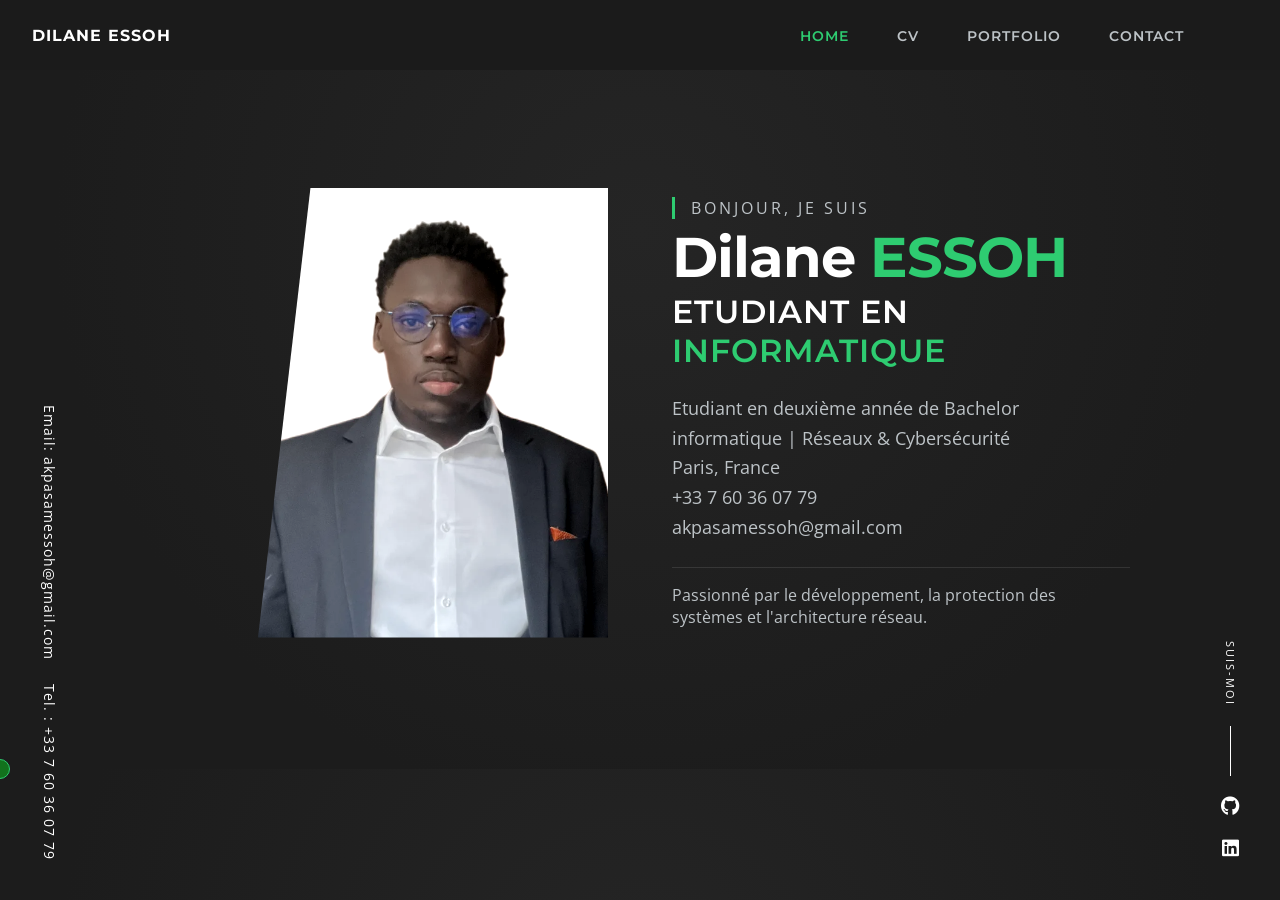
==== index.html @ 3aae7ad1 "Initial portfolio" ====
<!DOCTYPE html>
<html lang="fr">
<head>
    <meta charset="UTF-8">
    <meta name="viewport" content="width=device-width, initial-scale=1.0">
    <title>Dilane ESSOH - Portfolio</title>
    <link rel="preconnect" href="https://fonts.googleapis.com">
    <link rel="preconnect" href="https://fonts.gstatic.com" crossorigin>
    <link href="https://fonts.googleapis.com/css2?family=Montserrat:wght@600;700&family=Open+Sans:wght@400;600&family=Playfair+Display:ital@1&display=swap" rel="stylesheet">
    <link rel="stylesheet" href="https://cdnjs.cloudflare.com/ajax/libs/font-awesome/6.4.0/css/all.min.css">
    <link rel="stylesheet" href="./styles/style.css">
</head>
<body>

    <header>
        <a href="#maison" class="brand-name">Dilane <strong>ESSOH</strong></a>
        <nav>
            <ul>
                <li><a href="#maison" class="active">Home</a></li>
                <li><a href="#cv">CV</a></li>
                <li><a href="#portefeuille" data-link>Portfolio</a></li>
                <li><a href="#contact">Contact</a></li>
            </ul>
        </nav>
    </header>

    <div class="contact-fixe">
        <a href="mailto:akpasamessoh@gmail.com">Email: akpasamessoh@gmail.com</a>
        <a href="tel:+33 760360779">Tel. : +33 7 60 36 07 79</a>
    </div>

    <aside class="social-fixe">
        <div class="social-inner">
            <span class="vertical-label">Suis-moi</span>
            <div class="vertical-line"></div>
            <a href="https://github.com/idlane-max" target="_blank" rel="noopener noreferrer"><i class="fab fa-github"></i></a>
            <a href="https://linkedin.com/in/dilane-essoh" target="_blank" rel="noopener noreferrer"><i class="fab fa-linkedin"></i></a>
        </div>
    </aside>

    <main id="app-content" class="page-scroll">
        <div class="home-hero fade-in">
            <div class="hero-visual">
                <div class="image-cutout">
                    <img src="./assets/img-cv.png" alt="Dilane ESSOH">
                </div>
            </div>
            <div class="hero-content">
                <p class="greeting">Bonjour, je suis</p>
                <h1 class="hero-name">Dilane <span class="accent">ESSOH</span></h1>
                <h2 class="hero-title">Etudiant en <span class="accent"> Informatique</span></h2>
                <p class="hero-desc">Etudiant en deuxieme annee de Bachelor informatique | Reseaux & Cybersecurite <br> Paris, France <br> +33 7 60 36 07 79 <br> akpasamessoh@gmail.com</p>
                <div class="about-preview">
                    <p>Passionne par le developpement, la protection des systemes et l'architecture reseau.</p>
                </div>
            </div>
        </div>
    </main>

    <div class="cursor"></div>

    <script src="./scripts/router.js"></script>
    <script src="./scripts/script.js"></script>
    <script src="./scripts/portefeuille.js"></script>
</body>
</html>
---- styles/style.css ----
/* Variables CSS de la Charte Graphique */
:root {
    --primary-color: #2ECC71; /* Vert émeraude */
    --bg-color: #1C1C1C;      /* Gris anthracite */
    --text-color: #FFFFFF;    /* Blanc pur */
    --secondary-text: #BDC3C7; /* Gris clair */
    
    --font-title: 'Montserrat', sans-serif;
    --font-body: 'Open Sans', sans-serif;
    --font-quote: 'Playfair Display', serif;
}

* {
    margin: 0;
    padding: 0;
    box-sizing: border-box;
}

body {
    background: radial-gradient(circle at 50% 30%, #252525 0%, #1C1C1C 70%); /* Fond texturé Carbon Black */
    color: var(--text-color);
    font-family: var(--font-body);
    margin: 0;
    overflow-x: hidden;
}

/* --- Navigation (Haut) --- */
header {
    position: fixed;
    top: 0;
    left: 0;
    display: flex;
    justify-content: space-between;
    align-items: center;
    padding: 1.5rem 6rem 1.5rem 2rem;
    width: 100%;
    z-index: 1000;
    background-color: rgba(28, 28, 28, 0.95);
    backdrop-filter: blur(10px);
}

nav ul {
    list-style: none;
    display: flex;
    gap: 3rem;
}

nav a {
    text-decoration: none;
    color: var(--secondary-text);
    font-family: var(--font-title);
    font-weight: 600;
    font-size: 0.9rem;
    text-transform: uppercase;
    letter-spacing: 1px;
    transition: color 0.3s ease;
}

nav a:hover, nav a.active {
    color: var(--primary-color);
}

.brand-name {
    font-family: var(--font-title);
    font-weight: 700;
    font-size: 1.0rem;
    letter-spacing: 1px;
    color: var(--text-color);
    white-space: nowrap;
    text-transform: uppercase;
    text-decoration: none;
}

/* --- Contact Bas Gauche Fixe --- */
.contact-fixe {
    position: fixed;
    bottom: 40px;
    left: 40px;
    z-index: 1000;
    display: flex;
    gap: 1.5rem;
    writing-mode: vertical-rl;
    text-orientation: mixed;
}

.contact-fixe a {
    color: var(--text-color);
    font-size: 0.85rem;
    margin: 0;
    font-family: var(--font-body);
    letter-spacing: 1px;
    text-decoration: none;
    transition: color 0.3s ease;
}

.contact-fixe a:hover {
    color: var(--primary-color);
}

/* --- Réseaux Sociaux Droite Fixes --- */
.social-fixe {
    position: fixed;
    right: 40px;
    bottom: 40px;
    z-index: 1000;
}

.social-inner {
    display: flex;
    flex-direction: column;
    align-items: center;
    gap: 20px;
}

.vertical-label {
    writing-mode: vertical-rl;
    color: var(--text-color);
    text-transform: uppercase;
    font-size: 0.7rem;
    letter-spacing: 2px;
}

.vertical-line {
    width: 1px;
    height: 50px;
    background: var(--text-color);
}

.social-fixe i {
    color: var(--text-color);
    font-size: 1.2rem;
    transition: 0.3s;
}

.social-fixe i:hover {
    color: var(--primary-color);
}

h1 {
    font-family: var(--font-title);
    font-size: 2.5rem;
    margin-bottom: 1rem;
    line-height: 1.2;
}

.accent {
    color: var(--primary-color);
}

/* --- Animations --- */
@keyframes fadeEffect {
    from { opacity: 0; transform: translateY(10px); }
    to { opacity: 1; transform: translateY(0); }
}

.fade-in {
    animation: fadeEffect 1.5s ease-out;
}

/* --- Styles pour les différentes pages --- */
#app-content {
    padding: 120px 150px 2rem 150px;
    animation: fadeEffect 0.5s ease-out;
}

/* CV Page */
.cv-container {
    max-width: 1200px;
    margin: 0 auto;
}

.cv-container h1 {
    margin-bottom: 2rem;
}

/* Portfolio Page */


/* Responsive design */
@media (max-width: 768px) {
    /* Masquer les éléments fixes sur mobile pour libérer de l'espace */
    .contact-fixe,
    .social-fixe {
        display: none;
    }

    header {
        padding: 1rem;
        flex-direction: column;
        background-color: #1C1C1C;
    }

    nav ul {
        gap: 1rem;
        flex-wrap: wrap;
        justify-content: center;
        margin-top: 1rem;
    }

    nav a {
        font-size: 0.75rem;
    }

    .contact-content {
        grid-template-columns: 1fr;
        gap: 1.5rem;
    }

    .projects-grid {
        grid-template-columns: 1fr;
    }

    #app-content {
        padding: 160px 1rem 1rem 1rem;
    }
}

/* --- Styles spécifiques pour la nouvelle page CV --- */
.cv-header-grid {
    display: grid;
    grid-template-columns: 1fr 2fr;
    gap: 4rem;
    align-items: center; /* Centré verticalement comme la Hero section */
    margin-bottom: 4rem;
}

.photo-container-large {
    max-width: 200px;
    margin: 0 auto;
}

.photo-container-large img {
    width: 100%;
    height: auto;
    border-radius: 5px; /* Rayon plus petit selon l'inspiration */
    border: none; /* Plus épuré */
    box-shadow: 0 10px 30px rgba(0, 0, 0, 0.5);
    object-fit: cover;
}

.cv-presentation-section {
    display: flex;
    flex-direction: column;
    gap: 1rem;
}

.cv-title {
    font-family: var(--font-title);
    font-size: 2.5rem; /* Plus grand */
    font-weight: 700;
    text-transform: uppercase;
    letter-spacing: 0.05em;
    line-height: 1.2;
    margin-bottom: 0.5rem;
}

.cv-subtitle {
    font-family: var(--font-body);
    font-size: 1.2rem;
    color: var(--text-color);
    font-weight: 600;
    margin-bottom: 1.5rem;
}

.cv-bio {
    font-family: var(--font-body);
    font-style: normal;
    font-size: 1rem;
    color: var(--secondary-text);
    border-left: 2px solid var(--primary-color); /* Ligne d'accent verticale */
    padding-left: 2rem;
    margin: 1.5rem 0 2.5rem 0;
    line-height: 1.8;
}

.cv-details-grid {
    display: grid;
    grid-template-columns: 1fr;
    gap: 1.5rem;
}



.info-item {
    display: flex;
    align-items: center;
    gap: 1rem;
    color: var(--secondary-text);
    font-size: 0.95rem;
}

.download-btn {
    display: inline-block;
    background-color: var(--primary-color);
    color: var(--bg-color);
    padding: 1rem 2.5rem;
    font-family: var(--font-title);
    font-weight: 700;
    text-transform: uppercase;
    text-decoration: none;
    border-radius: 50px;
    transition: all 0.3s ease;
    letter-spacing: 1px;
}

.download-btn:hover {
    background-color: transparent;
    color: var(--primary-color);
    box-shadow: 0 0 20px rgba(46, 204, 113, 0.4);
    border: 2px solid var(--primary-color);
    transform: translateY(-3px);
    padding: calc(1rem - 2px) calc(2.5rem - 2px);
}

.download-section-left {
    text-align: left;
}

/* Responsive CV */
@media (max-width: 768px) {
    .cv-header-grid {
        grid-template-columns: 1fr;
        gap: 2rem;
        text-align: center;
    }

    .photo-container-large {
        max-width: 250px;
        margin: 0 auto;
    }

    .cv-bio {
        border-left: none;
        border-top: 3px solid var(--primary-color);
        padding-left: 0;
        padding-top: 1rem;
    }

    .cv-detail-block h3 {
        justify-content: center;
    }

    .info-grid {
        justify-items: center;
    }
    
    .col-6 {
        width: 100%; /* Pleine largeur sur mobile */
    }
}

/* --- Styles pour la nouvelle section Contact CV --- */
.cv-contact-specific {
    margin-top: 2rem;
    padding-top: 1.5rem;
    border-top: 1px solid rgba(46, 204, 113, 0.2);
}

.label-green {
    color: var(--primary-color);
    font-weight: 700;
    margin-right: 0.5rem;
}

.residence-line, .residence-line a:hover {
    font-size: 1.1rem;
    margin-bottom: 0.5rem;
    color: var(--text-color);
}

.contact-line {
    color: var(--secondary-text);
    font-size: 1rem;
    margin-bottom: 1.5rem;
}

.cv-contact-specific a {
    color: var(--text-color);
    text-decoration: none;
    transition: color 0.3s ease;
}

.cv-contact-specific a:hover {
    color: var(--primary-color);
}

 

.titre-section {
    font-family: var(--font-title);
    color: var(--primary-color);
    font-size: 2rem;
    margin-bottom: 2rem;
    text-transform: uppercase;
}

.row {
    display: flex;
    flex-wrap: wrap;
    margin: 0 -1rem; /* Compensation du padding des colonnes */
}

.col-6 {
    width: 50%;
    padding: 0 1rem;
    margin-bottom: 2rem;
}



.tags span {
    background-color: var(--primary-color);
    color: var(--bg-color);
    padding: 0.3rem 0.8rem;
    border-radius: 4px;
    font-size: 0.8rem;
    font-weight: 600;
}

/* --- Styles pour la section Langues --- */
.section-langues {
    margin-top: 4rem;
    padding-top: 2rem;
    border-top: 1px solid rgba(255, 255, 255, 0.1);
}

.langues-container {
    max-width: 800px;
    margin: 0 auto;
}

.langue-item {
    margin-bottom: 1.5rem;
}

.langue-info {
    display: flex;
    justify-content: space-between;
    margin-bottom: 0.5rem;
    color: var(--text-color);
    font-weight: 600;
}

.barre-progression {
    background-color: rgba(255, 255, 255, 0.1);
    height: 10px;
    border-radius: 5px;
    overflow: hidden;
}

.remplissage {
    background-color: var(--primary-color);
    height: 100%;
    border-radius: 5px;
    transition: width 1s ease-in-out;
}

/* --- Styles pour la section Compétences Programmation (Cercles) --- */
.section-prog {
    margin-top: 4rem;
    padding-top: 2rem;
    border-top: 1px solid rgba(255, 255, 255, 0.1);
}

.circles-container {
    display: flex;
    flex-wrap: wrap;
    justify-content: center;
    gap: 3rem;
    margin-top: 2rem;
}

.circle-item {
    display: flex;
    flex-direction: column;
    align-items: center;
    text-align: center;
}

.circle-wrap {
    position: relative;
    width: 120px;
    height: 120px;
}

.circle-wrap svg {
    transform: rotate(-90deg);
}

.circle-bg {
    fill: none;
    stroke: rgba(255, 255, 255, 0.1);
    stroke-width: 10;
}

.circle-progress {
    fill: none;
    stroke: var(--primary-color);
    stroke-width: 10;
    stroke-dasharray: 339;
    stroke-linecap: round;
    transition: stroke-dashoffset 1s ease-in-out;
}

.circle-number {
    position: absolute;
    top: 50%;
    left: 50%;
    transform: translate(-50%, -50%);
    font-family: var(--font-title);
    font-size: 1.2rem;
    font-weight: 700;
    color: var(--text-color);
}

.circle-label {
    margin-top: 1rem;
    font-family: var(--font-body);
    font-weight: 600;
    color: var(--secondary-text);
    line-height: 1.4;
}

/* --- Styles pour la section Connaissances --- */
.section-connaissances {
    margin-top: 4rem;
    padding-top: 2rem;
    border-top: 1px solid rgba(255, 255, 255, 0.1);
    padding-bottom: 4rem;
}

.liste-expertises {
    list-style: none;
    padding: 0;
}

.liste-expertises li {
    display: flex;
    align-items: center;
    margin-bottom: 1.5rem;
    background-color: rgba(255, 255, 255, 0.03);
    padding: 1rem;
    border-radius: 8px;
    border-left: 3px solid var(--primary-color);
    transition: transform 0.3s ease;
}

.liste-expertises li:hover {
    transform: translateX(10px);
    background-color: rgba(46, 204, 113, 0.1);
}

.liste-expertises i {
    color: var(--primary-color);
    font-size: 1.5rem;
    margin-right: 1rem;
    width: 30px;
    text-align: center;
}

.liste-expertises span {
    color: var(--text-color);
    font-size: 1rem;
    font-weight: 600;
}

/* --- Styles pour les sections Education et Expériences --- */
.section-education,
.section-experiences {
    margin-top: 4rem;
    padding-top: 2rem;
    border-top: 1px solid rgba(255, 255, 255, 0.1);
}

.cv-list {
    list-style: none;
    padding-left: 0;
    margin-top: 0.5rem;
}

.cv-list li {
    position: relative;
    padding-left: 1.5rem;
    margin-bottom: 0.5rem;
    color: var(--secondary-text);
    line-height: 1.6;
}

.cv-list li::before {
    content: '•';
    color: var(--primary-color);
    position: absolute;
    left: 0;
    font-weight: bold;
}

/* --- Styles pour les Cartes Expérience & Education --- */
.experience-grid {
    display: grid;
    grid-template-columns: 1fr;
    gap: 1.5rem;
}

.experience-card {
    background-color: rgba(255, 255, 255, 0.03);
    border: 1px solid rgba(46, 204, 113, 0.2);
    border-radius: 10px;
    padding: 1.5rem;
    transition: all 0.3s ease;
    position: relative;
    overflow: hidden;
}

.experience-card:hover {
    transform: translateY(-3px);
    box-shadow: 0 5px 15px rgba(46, 204, 113, 0.1);
    border-color: var(--primary-color);
}

.exp-header {
    display: flex;
    gap: 1.5rem;
    align-items: flex-start;
    margin-bottom: 1rem;
}

.exp-icon {
    background-color: rgba(46, 204, 113, 0.1);
    color: var(--primary-color);
    min-width: 50px;
    height: 50px;
    border-radius: 12px;
    display: flex;
    align-items: center;
    justify-content: center;
    font-size: 1.5rem;
}

.exp-info {
    flex: 1;
}

.exp-info h3 {
    font-family: var(--font-title);
    font-size: 1.2rem;
    color: var(--text-color);
    margin-bottom: 0.3rem;
}

.exp-role {
    display: block;
    color: var(--primary-color);
    font-weight: 600;
    font-size: 1rem;
    margin-bottom: 0.2rem;
}

.exp-date {
    display: block;
    color: var(--secondary-text);
    font-size: 0.9rem;
    font-style: italic;
}

/* --- Styles pour la section Intérêts --- */
.section-interets {
    margin-top: 4rem;
    padding-top: 2rem;
    border-top: 1px solid rgba(255, 255, 255, 0.1);
    padding-bottom: 4rem;
}
 
.interet-card {
    background-color: rgba(255, 255, 255, 0.03);
    border: 1px solid rgba(46, 204, 113, 0.2);
    border-radius: 10px;
    padding: 1.5rem;
    height: 100%;
    text-align: center;
    transition: transform 0.3s ease, box-shadow 0.3s ease;
}

.interet-card:hover {
    transform: translateY(-5px);
    box-shadow: 0 10px 20px rgba(46, 204, 113, 0.15);
    border-color: var(--primary-color);
}

.interet-icon {
    font-size: 2.5rem;
    color: var(--primary-color);
    margin-bottom: 1rem;
}

.interet-card h3 {
    font-family: var(--font-title);
    font-size: 1.2rem;
    color: var(--text-color);
    margin-bottom: 0.5rem;
}

.interet-card p {
    color: var(--secondary-text);
    font-size: 0.95rem;
    line-height: 1.6;
}

/* --- Animations Page CV --- */
@keyframes slideInUp {
    from {
        opacity: 0;
        transform: translateY(30px);
    }
    to {
        opacity: 1;
        transform: translateY(0);
    }
}

.cv-header-grid,
.section-education,
.section-experiences,
.section-langues,
.section-prog,
.section-connaissances,
.section-interets {
    opacity: 0; /* Caché au départ */
    animation: slideInUp 0.8s ease-out forwards;
}

/* Délais en cascade pour un effet fluide */
.cv-header-grid { animation-delay: 0.1s; }
.section-education { animation-delay: 0.3s; }
.section-experiences { animation-delay: 0.5s; }
.section-langues { animation-delay: 0.7s; }
.section-prog { animation-delay: 0.9s; }
.section-connaissances { animation-delay: 1.1s; }
.section-interets { animation-delay: 1.3s; }

/* --- Animations Portfolio (Cascade) --- */
.project-card {
    opacity: 0;
    animation: slideInUp 0.8s ease-out forwards;
}
.project-card:nth-child(1) { animation-delay: 0.1s; }
.project-card:nth-child(2) { animation-delay: 0.2s; }
.project-card:nth-child(3) { animation-delay: 0.3s; }
.project-card:nth-child(4) { animation-delay: 0.4s; }

/* --- Animations Contact (Cascade) --- */
.contact-info-box,
.contact-form-box {
    opacity: 0;
    animation: slideInUp 0.8s ease-out forwards;
}
.contact-info-box { animation-delay: 0.1s; }
.contact-form-box { animation-delay: 0.3s; }

/* --- Titre BLOG Massif --- */
.big-title {
    font-family: var(--font-title);
    font-weight: 900;
    /* augmenter la taille minimale pour éviter que le texte ne devienne trop petit */
    font-size: clamp(3rem, 10vw, 10rem);
    color: var(--primary-color);
    letter-spacing: 0.1em;
    margin: 0;
    line-height: 1;
    text-transform: uppercase;
    text-align: center;
}

/* --- Sous-titre "Prochainement" --- */
.status-label {
    font-family: var(--font-body);
    font-size: clamp(0.75rem, 2vw, 1.2rem);
    color: var(--secondary-text);
    text-align: center;
    margin-top: 0.5rem;
    letter-spacing: 0.3em;
    text-transform: capitalize;
}

/* --- Custom Cursor --- */
.cursor {
    width: 20px;
    height: 20px;
    border: 1px solid var(--primary-color);
    background-color: rgb(18, 114, 29);
    border-radius: 50%;
    position: fixed;
    pointer-events: none;
    z-index: 9999;
    transform: translate(-50%, -50%);
    transition: transform 0.1s ease;
}

@media (hover: none), (pointer: coarse) {
    .cursor {
        display: none;
    }
}

/* --- Nouveau Design Home Hero (Cyberpunk/Minimalist) --- */
.home-hero {
    display: flex;
    align-items: center;
    justify-content: center;
    gap: 4rem;
    min-height: 65vh;
    margin-bottom: 2rem;
}

.hero-visual {
    flex: 1;
    display: flex;
    justify-content: flex-end;
}

.image-cutout {
    position: relative;
    width: 350px;
    height: 450px;
    /* Découpe géométrique diagonale "Sharp" */
    clip-path: polygon(15% 0, 100% 0, 100% 100%, 0% 100%);
    overflow: hidden;
    box-shadow: -20px 20px 0px rgba(46, 204, 113, 0.05);
}

.image-cutout img {
    width: 100%;
    height: 100%;
    object-fit: cover;
    transform: scale(1.1);
    transition: transform 0.5s ease, filter 0.5s ease;
    filter: grayscale(30%) contrast(1.1); /* Look studio cinématique */
}

.image-cutout:hover img {
    transform: scale(1.0);
    filter: grayscale(0%) contrast(1.0);
}

.hero-content {
    flex: 1;
    text-align: left;
}

.greeting {
    font-family: var(--font-body);
    font-size: 1rem;
    color: var(--secondary-text);
    margin-bottom: 0.5rem;
    text-transform: uppercase;
    letter-spacing: 3px;
    border-left: 3px solid var(--primary-color);
    padding-left: 1rem;
}

.hero-name {
    font-size: 3.5rem;
    font-weight: 700;
    margin-bottom: 0.2rem;
    line-height: 1.1;
    letter-spacing: -1px;
    color: var(--text-color);
}

.hero-title {
    font-family: var(--font-title);
    font-size: 2rem;
    color: var(--text-color);
    margin-bottom: 1.5rem;
    font-weight: 600;
    text-transform: uppercase;
    letter-spacing: 1px;
}

.hero-desc {
    font-size: 1.1rem;
    color: var(--secondary-text);
    max-width: 550px;
    line-height: 1.7;
    margin-bottom: 1.5rem;
}

.about-preview p {
    color: var(--secondary-text);
    border-top: 1px solid rgba(255, 255, 255, 0.1);
    padding-top: 1rem;
    max-width: 500px;
}

/* Responsive pour le Hero */
@media (max-width: 992px) {
    .home-hero {
        flex-direction: column;
        text-align: center;
        gap: 2rem;
    }
    
    .hero-visual {
        justify-content: center;
    }
    
    .hero-content {
        text-align: center;
        display: flex;
        flex-direction: column;
        align-items: center;
    }
    
    .greeting {
        border-left: none;
        border-bottom: 3px solid var(--primary-color);
        padding-left: 0;
        padding-bottom: 0.5rem;
    }
    
    .image-cutout {
        width: 280px;
        height: 350px;
    }
    
    .hero-name {
        font-size: 1.5rem;
    }
}


    .portfolio-header { text-align: left; margin-bottom: 3rem; }
    .portfolio-header .section-title { font-family: var(--font-title); font-size: 2.5rem; color: var(--text-color); margin-bottom: 0.5rem; }
    .portfolio-header .accent { color: var(--primary-color); }
    .section-subtitle { color: var(--secondary-text); font-size: 1rem; max-width: 800px; line-height: 1.5; }

    .projects-grid { display: grid; grid-template-columns: repeat(auto-fill, minmax(320px, 1fr)); gap: 2rem; }

    .project-card { background-color: #222222; border: 1px solid #333333; border-radius: 12px; overflow: hidden; display: flex; flex-direction: column; transition: transform 0.3s ease, border-color 0.3s ease, box-shadow 0.3s ease; }
    .project-card:hover { transform: translateY(-5px); border-color: rgba(46, 204, 113, 0.5); box-shadow: 0 10px 20px rgba(0, 0, 0, 0.4); }

    .card-icon-wrapper { background-color: #1a1a1a; border-bottom: 1px solid #333333; padding: 3rem 0; display: flex; justify-content: center; align-items: center; transition: background-color 0.3s ease; }
    .card-icon-wrapper i { font-size: 4.5rem; color: var(--primary-color); transition: transform 0.3s ease; }
    .project-card:hover .card-icon-wrapper i { transform: scale(1.1); }

    .project-content { padding: 1.8rem; flex-grow: 1; display: flex; flex-direction: column; }
    .project-header h3 { font-family: var(--font-title); font-size: 1.25rem; color: var(--text-color); margin-bottom: 0.5rem; font-weight: 700; line-height: 1.3; }
    .tech-stack { color: var(--primary-color); font-size: 0.85rem; margin-bottom: 1.2rem; font-weight: 600; }
    .project-description { color: #a0a0a0; font-size: 0.95rem; line-height: 1.6; margin-bottom: 1.5rem; flex-grow: 1; }

    /* Conteneur des boutons */
    .project-links-container { display: flex; gap: 0.8rem; margin-top: auto; flex-wrap: wrap; }
    
    .btn-details { background: transparent; color: #d1d1d1; border: 1px solid var(--primary-color); padding: 0.5rem 1.2rem; border-radius: 50px; cursor: pointer; font-family: var(--font-body); font-weight: 600; font-size: 0.9rem; display: inline-flex; align-items: center; gap: 0.6rem; transition: all 0.3s ease; }
    .btn-details i { color: var(--primary-color); font-size: 1rem; }
    .btn-details:hover { background-color: rgba(46, 204, 113, 0.1); color: var(--text-color); box-shadow: 0 0 10px rgba(46, 204, 113, 0.2); }

    /* Bouton externe (Github/Site) */
    .btn-external { background: transparent; color: #a0a0a0; border: 1px solid #444; padding: 0.5rem 1.2rem; border-radius: 50px; text-decoration: none; font-family: var(--font-body); font-weight: 600; font-size: 0.9rem; display: inline-flex; align-items: center; gap: 0.6rem; transition: all 0.3s ease; }
    .btn-external:hover { background-color: #333; color: #fff; border-color: #666; }

    /* Modales */
    .modal-overlay { display: none; position: fixed; top: 0; left: 0; width: 100%; height: 100%; background: rgba(0, 0, 0, 0.85); backdrop-filter: blur(5px); z-index: 9999; justify-content: center; align-items: center; opacity: 0; transition: opacity 0.3s ease; }
    .modal-overlay.active { display: flex; opacity: 1; }
    .modal-content { background-color: var(--bg-color); border: 1px solid var(--primary-color); border-radius: 10px; width: 90%; max-width: 700px; max-height: 85vh; overflow-y: auto; padding: 2.5rem; position: relative; transform: translateY(20px); transition: transform 0.3s ease; box-shadow: 0 10px 40px rgba(46, 204, 113, 0.2); }
    .modal-overlay.active .modal-content { transform: translateY(0); }
    .close-btn { position: absolute; top: 1rem; right: 1.5rem; font-size: 2rem; color: var(--primary-color); cursor: pointer; transition: color 0.3s ease; }
    .close-btn:hover { color: #fff; }
    .modal-title { color: var(--primary-color); font-family: var(--font-title); font-size: 1.8rem; margin-bottom: 1.5rem; border-bottom: 1px solid rgba(46, 204, 113, 0.3); padding-bottom: 1rem; }
    .modal-body h4 { color: var(--text-color); font-family: var(--font-title); margin-top: 1.5rem; margin-bottom: 0.5rem; font-size: 1.1rem; }
    .cyber-subtitle { color: var(--primary-color) !important; text-transform: uppercase; letter-spacing: 1px; font-size: 1rem !important; }
    .modal-list { list-style: none; padding-left: 0; color: var(--secondary-text); line-height: 1.6; }
    .modal-list li { position: relative; padding-left: 1.5rem; margin-bottom: 0.8rem; }
    .modal-list li::before { content: '▹'; color: var(--primary-color); position: absolute; left: 0; font-weight: bold; }
    .modal-body p { color: var(--secondary-text); line-height: 1.6; margin-top: 1rem; font-style: italic; border-left: 3px solid var(--primary-color); padding-left: 1rem; }

    /* --- Mise en page Contact --- */
.contact-container {
    max-width: 1100px;
    margin: 0 auto;
}

.contact-grid {
    display: grid;
    grid-template-columns: 1fr 1.5fr; /* La colonne formulaire est un peu plus large */
    gap: 3rem;
    margin-top: 2rem;
}

/* --- Cartes d'information (Gauche) --- */
.contact-info-col {
    display: flex;
    flex-direction: column;
    gap: 1.5rem;
}

.contact-card {
    background-color: #222222;
    border: 1px solid #333333;
    border-radius: 12px;
    padding: 1.5rem;
    display: flex;
    align-items: center;
    gap: 1.5rem;
    transition: transform 0.3s ease, border-color 0.3s ease, box-shadow 0.3s ease;
}

.contact-card:hover {
    transform: translateX(10px);
    border-color: rgba(46, 204, 113, 0.5);
    box-shadow: 0 10px 20px rgba(0, 0, 0, 0.3);
}

.contact-icon {
    background-color: #1a1a1a;
    width: 60px;
    height: 60px;
    border-radius: 10px;
    display: flex;
    justify-content: center;
    align-items: center;
    font-size: 1.5rem;
    color: var(--primary-color);
    border: 1px solid #333333;
}

.contact-text h3 {
    font-family: var(--font-title);
    font-size: 1rem;
    color: var(--secondary-text);
    text-transform: uppercase;
    letter-spacing: 1px;
    margin-bottom: 0.3rem;
}

.contact-text a, .contact-text p {
    color: var(--text-color);
    font-size: 1.1rem;
    font-weight: 600;
    text-decoration: none;
    transition: color 0.3s ease;
}

.contact-text a:hover {
    color: var(--primary-color);
}

/* --- Formulaire (Droite) --- */
.form-wrapper {
    background-color: #222222;
    border: 1px solid #333333;
    border-radius: 12px;
    padding: 2.5rem;
}

.form-title {
    font-family: var(--font-title);
    color: var(--text-color);
    font-size: 1.5rem;
    margin-bottom: 2rem;
    border-bottom: 1px solid #333333;
    padding-bottom: 1rem;
}

.form-group {
    margin-bottom: 1.5rem;
}

.form-group label {
    display: block;
    color: var(--secondary-text);
    margin-bottom: 0.5rem;
    font-size: 0.9rem;
    font-weight: 600;
}

#cyber-contact-form input,
#cyber-contact-form textarea {
    width: 100%;
    background-color: #1a1a1a;
    border: 1px solid #333333;
    border-radius: 8px;
    padding: 1rem;
    color: var(--text-color);
    font-family: var(--font-body);
    font-size: 1rem;
    transition: all 0.3s ease;
}

#cyber-contact-form input:focus,
#cyber-contact-form textarea:focus {
    outline: none;
    border-color: var(--primary-color);
    box-shadow: 0 0 0 3px rgba(46, 204, 113, 0.1);
}

#cyber-contact-form input::placeholder,
#cyber-contact-form textarea::placeholder {
    color: #555555;
}

.btn-submit {
    background-color: var(--primary-color);
    color: #000;
    border: none;
    padding: 1rem 2rem;
    border-radius: 50px;
    font-family: var(--font-title);
    font-weight: 700;
    font-size: 1rem;
    cursor: pointer;
    display: flex;
    align-items: center;
    justify-content: center;
    gap: 0.8rem;
    width: 100%;
    transition: all 0.3s ease;
}

.btn-submit:hover {
    background-color: #27ae60;
    transform: translateY(-2px);
    box-shadow: 0 5px 15px rgba(46, 204, 113, 0.3);
}

.contact-status {
    min-height: 1.4rem;
    margin-top: 1rem;
    font-size: 0.95rem;
    line-height: 1.4;
}

.contact-status.success {
    color: var(--primary-color);
}

.contact-status.error {
    color: #ff6b6b;
}

/* Responsive */
@media (max-width: 900px) {
    .contact-grid {
        grid-template-columns: 1fr;
    }
    .contact-card:hover {
        transform: translateY(-5px); /* Sur mobile, l'animation vers le haut est plus naturelle */
    }
}
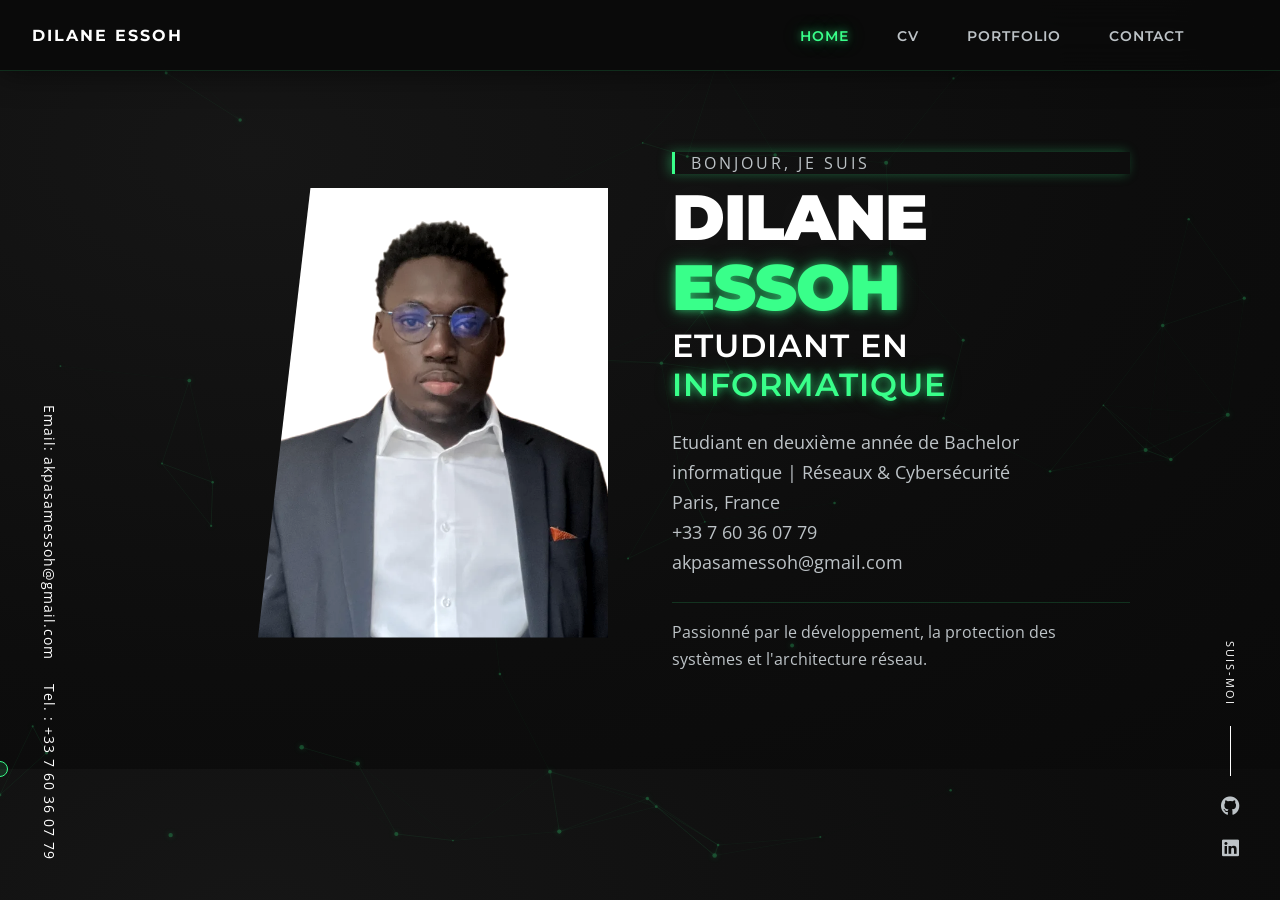
==== commit 0a850c0a: "feat(design): upgrade visuel neon fluorescent vert emeraude CSS - Systeme de glow fluorescent : - Va" ====
--- a/index.html
+++ b/index.html
@@ -48,8 +48,8 @@
             <div class="hero-content">
                 <p class="greeting">Bonjour, je suis</p>
                 <h1 class="hero-name">Dilane <span class="accent">ESSOH</span></h1>
-                <h2 class="hero-title">Etudiant en <span class="accent"> Informatique</span></h2>
-                <p class="hero-desc">Etudiant en deuxieme annee de Bachelor informatique | Reseaux & Cybersecurite <br> Paris, France <br> +33 7 60 36 07 79 <br> akpasamessoh@gmail.com</p>
+                <h2 class="hero-title">Bachelor <span class="accent">Cybersécurité</span> & Réseaux</h2>
+                <p class="hero-desc">Étudiant en 2ème année de Bachelor Informatique · Réseaux &amp; Cybersécurité<br>Paris, France · Recherche d'alternance Septembre 2026</p>
                 <div class="about-preview">
                     <p>Passionne par le developpement, la protection des systemes et l'architecture reseau.</p>
                 </div>
@@ -57,10 +57,86 @@
         </div>
     </main>
 
+    <!-- Canvas réseau neuronal animé -->
+    <canvas id="networkCanvas"></canvas>
+
+    <!-- Curseur personnalisé -->
     <div class="cursor"></div>
 
     <script src="./scripts/router.js"></script>
     <script src="./scripts/script.js"></script>
     <script src="./scripts/portefeuille.js"></script>
+
+    <!-- Canvas réseau : animation nœuds & connexions neon vert -->
+    <script>
+    (function () {
+        const canvas = document.getElementById('networkCanvas');
+        const ctx = canvas.getContext('2d');
+        const PRIMARY = '57, 255, 138';
+        let nodes = [];
+
+        function resize() {
+            canvas.width  = window.innerWidth;
+            canvas.height = window.innerHeight;
+        }
+        resize();
+        window.addEventListener('resize', resize);
+
+        function createNodes(n) {
+            nodes = [];
+            for (let i = 0; i < n; i++) {
+                nodes.push({
+                    x:  Math.random() * canvas.width,
+                    y:  Math.random() * canvas.height,
+                    vx: (Math.random() - 0.5) * 0.35,
+                    vy: (Math.random() - 0.5) * 0.35,
+                    r:  Math.random() * 1.5 + 0.8
+                });
+            }
+        }
+        createNodes(55);
+
+        function draw() {
+            ctx.clearRect(0, 0, canvas.width, canvas.height);
+
+            // Connexions
+            for (let i = 0; i < nodes.length; i++) {
+                for (let j = i + 1; j < nodes.length; j++) {
+                    const dx = nodes[i].x - nodes[j].x;
+                    const dy = nodes[i].y - nodes[j].y;
+                    const dist = Math.sqrt(dx * dx + dy * dy);
+                    if (dist < 160) {
+                        const alpha = (1 - dist / 160) * 0.45;
+                        ctx.beginPath();
+                        ctx.strokeStyle = `rgba(${PRIMARY}, ${alpha})`;
+                        ctx.lineWidth = 0.6;
+                        ctx.moveTo(nodes[i].x, nodes[i].y);
+                        ctx.lineTo(nodes[j].x, nodes[j].y);
+                        ctx.stroke();
+                    }
+                }
+            }
+
+            // Nœuds
+            nodes.forEach(n => {
+                ctx.beginPath();
+                ctx.arc(n.x, n.y, n.r, 0, Math.PI * 2);
+                ctx.fillStyle = `rgba(${PRIMARY}, 0.7)`;
+                ctx.shadowColor = `rgba(${PRIMARY}, 0.9)`;
+                ctx.shadowBlur = 6;
+                ctx.fill();
+                ctx.shadowBlur = 0;
+
+                n.x += n.vx;
+                n.y += n.vy;
+                if (n.x < 0 || n.x > canvas.width)  n.vx *= -1;
+                if (n.y < 0 || n.y > canvas.height) n.vy *= -1;
+            });
+
+            requestAnimationFrame(draw);
+        }
+        draw();
+    })();
+    </script>
 </body>
 </html>
--- a/styles/style.css
+++ b/styles/style.css
@@ -1,13 +1,24 @@
 /* Variables CSS de la Charte Graphique */
 :root {
-    --primary-color: #2ECC71; /* Vert émeraude */
-    --bg-color: #1C1C1C;      /* Gris anthracite */
-    --text-color: #FFFFFF;    /* Blanc pur */
-    --secondary-text: #BDC3C7; /* Gris clair */
-    
+    --primary-color: #2ECC71;           /* Vert émeraude */
+    --primary-bright: #39ff8a;          /* Vert neon hyper-fluorescent */
+    --primary-glow: rgba(46, 204, 113, 0.55);   /* Halo vert */
+    --primary-glow-soft: rgba(46, 204, 113, 0.15); /* Halo diffus */
+    --bg-color: #111111;                /* Noir profond */
+    --bg-alt: #0d0d0d;                  /* Fond sections alternées */
+    --text-color: #FFFFFF;
+    --secondary-text: #BDC3C7;
+
     --font-title: 'Montserrat', sans-serif;
     --font-body: 'Open Sans', sans-serif;
     --font-quote: 'Playfair Display', serif;
+
+    /* Glows réutilisables */
+    --glow-sm:  0 0 8px var(--primary-glow);
+    --glow-md:  0 0 15px var(--primary-glow), 0 0 30px rgba(46,204,113,0.25);
+    --glow-lg:  0 0 20px var(--primary-glow), 0 0 50px rgba(46,204,113,0.3), 0 0 80px rgba(46,204,113,0.1);
+    --text-glow-sm: 0 0 8px rgba(46,204,113,0.8), 0 0 20px rgba(46,204,113,0.4);
+    --text-glow-md: 0 0 10px rgba(46,204,113,1), 0 0 25px rgba(46,204,113,0.6), 0 0 50px rgba(46,204,113,0.3);
 }
 
 * {
@@ -17,7 +28,7 @@
 }
 
 body {
-    background: radial-gradient(circle at 50% 30%, #252525 0%, #1C1C1C 70%); /* Fond texturé Carbon Black */
+    background: radial-gradient(ellipse at 20% 20%, #161616 0%, #0d0d0d 60%, #0a0a0a 100%);
     color: var(--text-color);
     font-family: var(--font-body);
     margin: 0;
@@ -35,8 +46,14 @@
     padding: 1.5rem 6rem 1.5rem 2rem;
     width: 100%;
     z-index: 1000;
-    background-color: rgba(28, 28, 28, 0.95);
-    backdrop-filter: blur(10px);
+    background-color: rgba(10, 10, 10, 0.92);
+    backdrop-filter: blur(16px);
+    border-bottom: 1px solid rgba(46, 204, 113, 0.18);
+    box-shadow: 0 2px 30px rgba(0, 0, 0, 0.5);
+    transition: border-color 0.4s ease;
+}
+header:hover {
+    border-bottom-color: rgba(46, 204, 113, 0.35);
 }
 
 nav ul {
@@ -57,18 +74,24 @@
 }
 
 nav a:hover, nav a.active {
-    color: var(--primary-color);
+    color: var(--primary-bright);
+    text-shadow: var(--text-glow-sm);
 }
 
 .brand-name {
     font-family: var(--font-title);
     font-weight: 700;
     font-size: 1.0rem;
-    letter-spacing: 1px;
+    letter-spacing: 2px;
     color: var(--text-color);
     white-space: nowrap;
     text-transform: uppercase;
     text-decoration: none;
+    transition: text-shadow 0.3s ease;
+}
+.brand-name:hover {
+    text-shadow: var(--text-glow-sm);
+    color: var(--primary-bright);
 }
 
 /* --- Contact Bas Gauche Fixe --- */
@@ -94,7 +117,8 @@
 }
 
 .contact-fixe a:hover {
-    color: var(--primary-color);
+    color: var(--primary-bright);
+    text-shadow: var(--text-glow-sm);
 }
 
 /* --- Réseaux Sociaux Droite Fixes --- */
@@ -127,13 +151,15 @@
 }
 
 .social-fixe i {
-    color: var(--text-color);
+    color: var(--secondary-text);
     font-size: 1.2rem;
-    transition: 0.3s;
+    transition: all 0.3s ease;
 }
 
 .social-fixe i:hover {
-    color: var(--primary-color);
+    color: var(--primary-bright);
+    filter: drop-shadow(0 0 6px var(--primary-glow)) drop-shadow(0 0 14px rgba(46,204,113,0.4));
+    transform: scale(1.2);
 }
 
 h1 {
@@ -144,7 +170,8 @@
 }
 
 .accent {
-    color: var(--primary-color);
+    color: var(--primary-bright);
+    text-shadow: var(--text-glow-sm);
 }
 
 /* --- Animations --- */
@@ -357,9 +384,10 @@
 }
 
 .label-green {
-    color: var(--primary-color);
+    color: var(--primary-bright);
     font-weight: 700;
     margin-right: 0.5rem;
+    text-shadow: var(--text-glow-sm);
 }
 
 .residence-line, .residence-line a:hover {
@@ -371,27 +399,43 @@
 .contact-line {
     color: var(--secondary-text);
     font-size: 1rem;
-    margin-bottom: 1.5rem;
+    margin-bottom: 1rem;
 }
 
 .cv-contact-specific a {
-    color: var(--text-color);
+    color: var(--secondary-text);
     text-decoration: none;
-    transition: color 0.3s ease;
+    transition: all 0.3s ease;
 }
 
 .cv-contact-specific a:hover {
-    color: var(--primary-color);
+    color: var(--primary-bright);
+    text-shadow: var(--text-glow-sm);
 }
 
  
 
 .titre-section {
     font-family: var(--font-title);
-    color: var(--primary-color);
+    color: var(--primary-bright);
     font-size: 2rem;
     margin-bottom: 2rem;
     text-transform: uppercase;
+    letter-spacing: 2px;
+    text-shadow: var(--text-glow-sm);
+    position: relative;
+    display: inline-block;
+}
+.titre-section::after {
+    content: '';
+    position: absolute;
+    left: 0;
+    bottom: -8px;
+    width: 60px;
+    height: 2px;
+    background: var(--primary-bright);
+    box-shadow: var(--glow-sm);
+    border-radius: 2px;
 }
 
 .row {
@@ -439,20 +483,6 @@
     margin-bottom: 0.5rem;
     color: var(--text-color);
     font-weight: 600;
-}
-
-.barre-progression {
-    background-color: rgba(255, 255, 255, 0.1);
-    height: 10px;
-    border-radius: 5px;
-    overflow: hidden;
-}
-
-.remplissage {
-    background-color: var(--primary-color);
-    height: 100%;
-    border-radius: 5px;
-    transition: width 1s ease-in-out;
 }
 
 /* --- Styles pour la section Compétences Programmation (Cercles) --- */
@@ -613,8 +643,8 @@
 
 .experience-card:hover {
     transform: translateY(-3px);
-    box-shadow: 0 5px 15px rgba(46, 204, 113, 0.1);
-    border-color: var(--primary-color);
+    box-shadow: var(--glow-md), 0 8px 25px rgba(0,0,0,0.4);
+    border-color: var(--primary-bright);
 }
 
 .exp-header {
@@ -625,8 +655,8 @@
 }
 
 .exp-icon {
-    background-color: rgba(46, 204, 113, 0.1);
-    color: var(--primary-color);
+    background-color: rgba(46, 204, 113, 0.08);
+    color: var(--primary-bright);
     min-width: 50px;
     height: 50px;
     border-radius: 12px;
@@ -634,6 +664,14 @@
     align-items: center;
     justify-content: center;
     font-size: 1.5rem;
+    border: 1px solid rgba(46, 204, 113, 0.2);
+    transition: all 0.3s ease;
+    filter: drop-shadow(0 0 4px rgba(46,204,113,0.3));
+}
+.experience-card:hover .exp-icon {
+    background-color: rgba(46, 204, 113, 0.15);
+    filter: drop-shadow(0 0 8px rgba(46,204,113,0.7));
+    border-color: var(--primary-bright);
 }
 
 .exp-info {
@@ -649,10 +687,11 @@
 
 .exp-role {
     display: block;
-    color: var(--primary-color);
+    color: var(--primary-bright);
     font-weight: 600;
-    font-size: 1rem;
+    font-size: 0.9rem;
     margin-bottom: 0.2rem;
+    text-shadow: 0 0 6px rgba(46,204,113,0.5);
 }
 
 .exp-date {
@@ -660,6 +699,31 @@
     color: var(--secondary-text);
     font-size: 0.9rem;
     font-style: italic;
+}
+
+.exp-details {
+    list-style: none;
+    padding: 0.8rem 0 0 0;
+    margin: 0;
+    border-top: 1px solid rgba(46, 204, 113, 0.1);
+}
+
+.exp-details li {
+    position: relative;
+    padding-left: 1.5rem;
+    margin-bottom: 0.5rem;
+    color: var(--secondary-text);
+    font-size: 0.95rem;
+    line-height: 1.6;
+}
+
+.exp-details li::before {
+    content: '▹';
+    color: var(--primary-bright);
+    text-shadow: 0 0 6px rgba(46,204,113,0.8);
+    position: absolute;
+    left: 0;
+    font-weight: bold;
 }
 
 /* --- Styles pour la section Intérêts --- */
@@ -682,14 +746,19 @@
 
 .interet-card:hover {
     transform: translateY(-5px);
-    box-shadow: 0 10px 20px rgba(46, 204, 113, 0.15);
-    border-color: var(--primary-color);
+    box-shadow: var(--glow-md), 0 10px 30px rgba(0,0,0,0.5);
+    border-color: var(--primary-bright);
 }
 
 .interet-icon {
     font-size: 2.5rem;
-    color: var(--primary-color);
+    color: var(--primary-bright);
     margin-bottom: 1rem;
+    filter: drop-shadow(0 0 6px rgba(46,204,113,0.6));
+    transition: filter 0.3s ease;
+}
+.interet-card:hover .interet-icon {
+    filter: drop-shadow(0 0 12px rgba(46,204,113,0.9));
 }
 
 .interet-card h3 {
@@ -760,9 +829,9 @@
 .big-title {
     font-family: var(--font-title);
     font-weight: 900;
-    /* augmenter la taille minimale pour éviter que le texte ne devienne trop petit */
     font-size: clamp(3rem, 10vw, 10rem);
-    color: var(--primary-color);
+    color: var(--primary-bright);
+    text-shadow: var(--text-glow-md);
     letter-spacing: 0.1em;
     margin: 0;
     line-height: 1;
@@ -782,17 +851,27 @@
 }
 
 /* --- Custom Cursor --- */
+@keyframes cursorPulse {
+    0%, 100% { box-shadow: 0 0 4px var(--primary-glow), 0 0 10px rgba(46,204,113,0.3); }
+    50%       { box-shadow: 0 0 10px var(--primary-glow), 0 0 25px rgba(46,204,113,0.5); }
+}
 .cursor {
-    width: 20px;
-    height: 20px;
-    border: 1px solid var(--primary-color);
-    background-color: rgb(18, 114, 29);
+    width: 16px;
+    height: 16px;
+    border: 1.5px solid var(--primary-bright);
+    background-color: rgba(57, 255, 138, 0.12);
     border-radius: 50%;
     position: fixed;
     pointer-events: none;
     z-index: 9999;
     transform: translate(-50%, -50%);
-    transition: transform 0.1s ease;
+    transition: transform 0.08s ease, width 0.2s ease, height 0.2s ease;
+    animation: cursorPulse 2s ease-in-out infinite;
+}
+.cursor.hover {
+    width: 32px;
+    height: 32px;
+    background-color: rgba(57, 255, 138, 0.06);
 }
 
 @media (hover: none), (pointer: coarse) {
@@ -821,10 +900,13 @@
     position: relative;
     width: 350px;
     height: 450px;
-    /* Découpe géométrique diagonale "Sharp" */
     clip-path: polygon(15% 0, 100% 0, 100% 100%, 0% 100%);
     overflow: hidden;
-    box-shadow: -20px 20px 0px rgba(46, 204, 113, 0.05);
+    box-shadow: -10px 10px 0px rgba(57,255,138,0.12), -20px 20px 40px rgba(46,204,113,0.06);
+    transition: box-shadow 0.4s ease;
+}
+.image-cutout:hover {
+    box-shadow: -10px 10px 0px rgba(57,255,138,0.25), -20px 20px 60px rgba(46,204,113,0.15);
 }
 
 .image-cutout img {
@@ -853,17 +935,20 @@
     margin-bottom: 0.5rem;
     text-transform: uppercase;
     letter-spacing: 3px;
-    border-left: 3px solid var(--primary-color);
+    border-left: 3px solid var(--primary-bright);
+    box-shadow: -3px 0 12px rgba(46,204,113,0.4);
     padding-left: 1rem;
 }
 
 .hero-name {
-    font-size: 3.5rem;
-    font-weight: 700;
+    font-size: clamp(2.5rem, 5vw, 4rem);
+    font-weight: 900;
     margin-bottom: 0.2rem;
     line-height: 1.1;
     letter-spacing: -1px;
     color: var(--text-color);
+    text-transform: uppercase;
+    text-shadow: 0 0 60px rgba(255,255,255,0.05);
 }
 
 .hero-title {
@@ -886,9 +971,10 @@
 
 .about-preview p {
     color: var(--secondary-text);
-    border-top: 1px solid rgba(255, 255, 255, 0.1);
+    border-top: 1px solid rgba(46, 204, 113, 0.2);
     padding-top: 1rem;
     max-width: 500px;
+    line-height: 1.7;
 }
 
 /* Responsive pour le Hero */
@@ -1117,9 +1203,10 @@
 }
 
 .btn-submit:hover {
-    background-color: #27ae60;
+    background-color: var(--primary-bright);
+    color: #000;
     transform: translateY(-2px);
-    box-shadow: 0 5px 15px rgba(46, 204, 113, 0.3);
+    box-shadow: var(--glow-md);
 }
 
 .contact-status {
@@ -1137,12 +1224,133 @@
     color: #ff6b6b;
 }
 
+/* ==============================================
+   SKILL BARS HORIZONTALES (style neon extrait)
+   ============================================== */
+@keyframes skillFill {
+    from { width: 0%; }
+    to   { width: var(--skill-pct); }
+}
+@keyframes neonPulse {
+    0%, 100% { opacity: 1; }
+    50%       { opacity: 0.7; }
+}
+
+.skill-card {
+    background: rgba(255, 255, 255, 0.02);
+    border: 1px solid rgba(46, 204, 113, 0.12);
+    padding: 1.4rem 1.8rem;
+    border-radius: 4px;
+    transition: transform 0.3s ease, border-color 0.3s ease, box-shadow 0.3s ease;
+}
+.skill-card:hover {
+    transform: translateY(-4px);
+    border-color: rgba(57, 255, 138, 0.35);
+    box-shadow: var(--glow-sm), 0 6px 20px rgba(0,0,0,0.4);
+}
+.skill-header {
+    display: flex;
+    justify-content: space-between;
+    margin-bottom: 12px;
+    font-family: var(--font-title);
+    font-weight: 700;
+    font-size: 0.85rem;
+    text-transform: uppercase;
+    letter-spacing: 1px;
+    color: var(--text-color);
+}
+.skill-header span:last-child {
+    color: var(--primary-bright);
+    text-shadow: var(--text-glow-sm);
+}
+.skill-bar {
+    height: 3px;
+    background: rgba(255, 255, 255, 0.08);
+    border-radius: 2px;
+    overflow: hidden;
+}
+.skill-progress {
+    height: 100%;
+    width: 0%;
+    background: linear-gradient(90deg, var(--primary-color), var(--primary-bright));
+    box-shadow: 0 0 8px var(--primary-glow), 0 0 18px rgba(46,204,113,0.3);
+    border-radius: 2px;
+    animation: skillFill 1.6s cubic-bezier(0.4,0,0.2,1) forwards, neonPulse 3s ease-in-out infinite;
+    animation-delay: 0.3s, 1.9s;
+}
+.skills-grid {
+    display: grid;
+    grid-template-columns: repeat(auto-fit, minmax(280px, 1fr));
+    gap: 1.2rem;
+}
+
+/* ==============================================
+   CANVAS RESEAU (hook CSS - le JS est dans index.html)
+   ============================================== */
+#networkCanvas {
+    position: fixed;
+    top: 0;
+    left: 0;
+    width: 100%;
+    height: 100%;
+    z-index: -1;
+    pointer-events: none;
+    opacity: 0.35;
+}
+
+/* ==============================================
+   PORTFOLIO CARDS NEON UPGRADE
+   ============================================== */
+.project-card:hover {
+    transform: translateY(-6px);
+    border-color: rgba(57, 255, 138, 0.45);
+    box-shadow: var(--glow-sm), 0 15px 30px rgba(0,0,0,0.5);
+}
+.project-card:hover .card-icon-wrapper {
+    background-color: rgba(46, 204, 113, 0.06);
+}
+.project-card:hover .card-icon-wrapper i {
+    filter: drop-shadow(0 0 8px rgba(46,204,113,0.8));
+    color: var(--primary-bright);
+}
+.tech-stack {
+    color: var(--primary-bright) !important;
+    text-shadow: 0 0 6px rgba(46,204,113,0.4);
+}
+.modal-title {
+    color: var(--primary-bright) !important;
+    text-shadow: var(--text-glow-sm);
+}
+.cyber-subtitle {
+    color: var(--primary-bright) !important;
+    text-shadow: 0 0 6px rgba(46,204,113,0.6) !important;
+}
+.modal-list li::before {
+    color: var(--primary-bright);
+    text-shadow: 0 0 5px rgba(46,204,113,0.8);
+}
+
+/* Section alternée sombre (style extrait) */
+.section-education,
+.section-experiences,
+.section-langues,
+.section-interets {
+    position: relative;
+}
+.section-education:nth-of-type(even),
+.section-experiences:nth-of-type(even) {
+    background: rgba(13, 13, 13, 0.4);
+    border-radius: 8px;
+    padding-left: 1.5rem;
+    padding-right: 1.5rem;
+}
+
 /* Responsive */
 @media (max-width: 900px) {
     .contact-grid {
         grid-template-columns: 1fr;
     }
     .contact-card:hover {
-        transform: translateY(-5px); /* Sur mobile, l'animation vers le haut est plus naturelle */
+        transform: translateY(-5px);
     }
 }
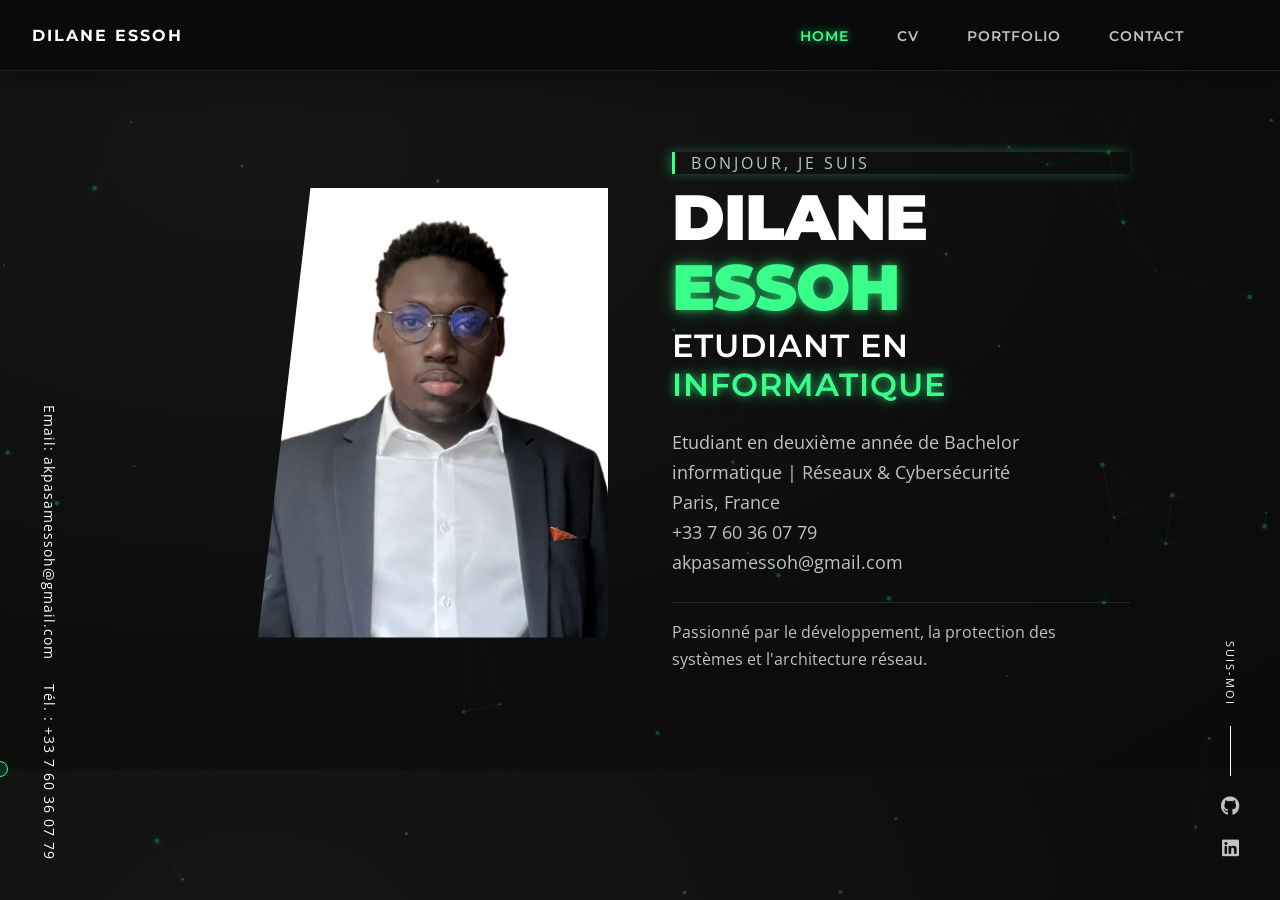
==== commit 37521f2e: "fix(canvas): deplacement du canvas en premier enfant de body - Canvas etait place APRES </main>, ce " ====
--- a/index.html
+++ b/index.html
@@ -11,6 +11,12 @@
     <link rel="stylesheet" href="./styles/style.css">
 </head>
 <body>
+
+    <!-- ===== CANVAS RÉSEAU — ARRIÈRE-PLAN FIXE =====
+         position:fixed + z-index:-1 garantis en INLINE :
+         jamais dans le flux du document, toujours derrière tout le contenu. -->
+    <canvas id="networkCanvas"
+        style="position:fixed;top:0;left:0;width:100%;height:100%;z-index:-1;pointer-events:none;opacity:0.35;display:block;"></canvas>
 
     <header>
         <a href="#maison" class="brand-name">Dilane <strong>ESSOH</strong></a>
@@ -26,7 +32,7 @@
 
     <div class="contact-fixe">
         <a href="mailto:akpasamessoh@gmail.com">Email: akpasamessoh@gmail.com</a>
-        <a href="tel:+33 760360779">Tel. : +33 7 60 36 07 79</a>
+        <a href="tel:+33760360779">Tél. : +33 7 60 36 07 79</a>
     </div>
 
     <aside class="social-fixe">
@@ -48,17 +54,14 @@
             <div class="hero-content">
                 <p class="greeting">Bonjour, je suis</p>
                 <h1 class="hero-name">Dilane <span class="accent">ESSOH</span></h1>
-                <h2 class="hero-title">Bachelor <span class="accent">Cybersécurité</span> & Réseaux</h2>
+                <h2 class="hero-title">Bachelor <span class="accent">Cybersécurité</span> &amp; Réseaux</h2>
                 <p class="hero-desc">Étudiant en 2ème année de Bachelor Informatique · Réseaux &amp; Cybersécurité<br>Paris, France · Recherche d'alternance Septembre 2026</p>
                 <div class="about-preview">
-                    <p>Passionne par le developpement, la protection des systemes et l'architecture reseau.</p>
+                    <p>Passionné par le développement, la protection des systèmes et l'architecture réseau.</p>
                 </div>
             </div>
         </div>
     </main>
-
-    <!-- Canvas réseau neuronal animé -->
-    <canvas id="networkCanvas"></canvas>
 
     <!-- Curseur personnalisé -->
     <div class="cursor"></div>
@@ -67,11 +70,11 @@
     <script src="./scripts/script.js"></script>
     <script src="./scripts/portefeuille.js"></script>
 
-    <!-- Canvas réseau : animation nœuds & connexions neon vert -->
+    <!-- Animation canvas réseau neuronal -->
     <script>
     (function () {
         const canvas = document.getElementById('networkCanvas');
-        const ctx = canvas.getContext('2d');
+        const ctx    = canvas.getContext('2d');
         const PRIMARY = '57, 255, 138';
         let nodes = [];
 
@@ -99,17 +102,17 @@
         function draw() {
             ctx.clearRect(0, 0, canvas.width, canvas.height);
 
-            // Connexions
+            // Connexions entre noeuds proches
             for (let i = 0; i < nodes.length; i++) {
                 for (let j = i + 1; j < nodes.length; j++) {
-                    const dx = nodes[i].x - nodes[j].x;
-                    const dy = nodes[i].y - nodes[j].y;
+                    const dx   = nodes[i].x - nodes[j].x;
+                    const dy   = nodes[i].y - nodes[j].y;
                     const dist = Math.sqrt(dx * dx + dy * dy);
                     if (dist < 160) {
                         const alpha = (1 - dist / 160) * 0.45;
                         ctx.beginPath();
                         ctx.strokeStyle = `rgba(${PRIMARY}, ${alpha})`;
-                        ctx.lineWidth = 0.6;
+                        ctx.lineWidth   = 0.6;
                         ctx.moveTo(nodes[i].x, nodes[i].y);
                         ctx.lineTo(nodes[j].x, nodes[j].y);
                         ctx.stroke();
@@ -117,20 +120,20 @@
                 }
             }
 
-            // Nœuds
+            // Noeuds
             nodes.forEach(n => {
                 ctx.beginPath();
                 ctx.arc(n.x, n.y, n.r, 0, Math.PI * 2);
-                ctx.fillStyle = `rgba(${PRIMARY}, 0.7)`;
+                ctx.fillStyle   = `rgba(${PRIMARY}, 0.7)`;
                 ctx.shadowColor = `rgba(${PRIMARY}, 0.9)`;
-                ctx.shadowBlur = 6;
+                ctx.shadowBlur  = 6;
                 ctx.fill();
-                ctx.shadowBlur = 0;
+                ctx.shadowBlur  = 0;
 
                 n.x += n.vx;
                 n.y += n.vy;
                 if (n.x < 0 || n.x > canvas.width)  n.vx *= -1;
-                if (n.y < 0 || n.y > canvas.height) n.vy *= -1;
+                if (n.y < 0 || n.y > canvas.height)  n.vy *= -1;
             });
 
             requestAnimationFrame(draw);
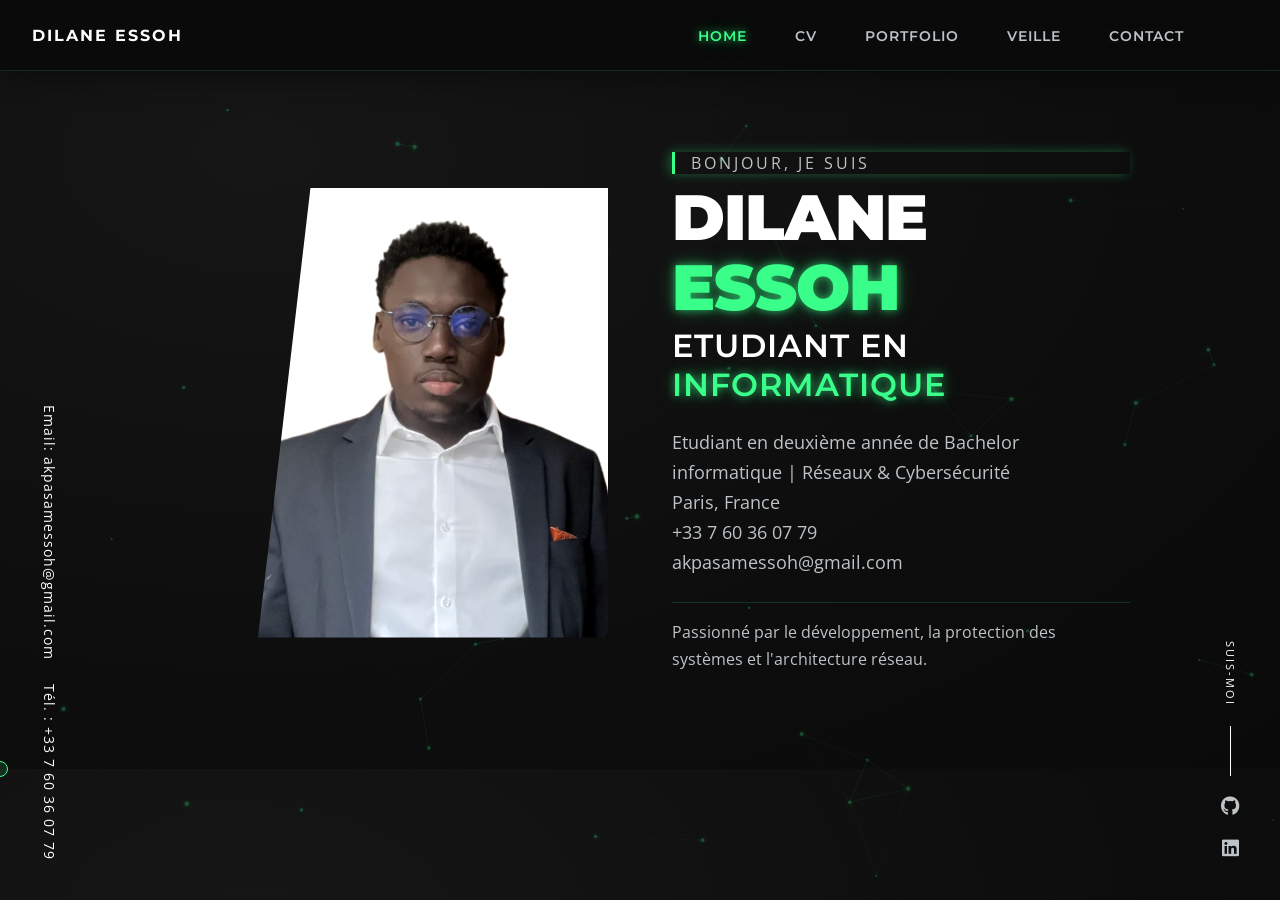
==== commit 9da19738: "Add cyber watch page, improved home page, and a11y enhancements for modal and terminal UI." ====
--- a/index.html
+++ b/index.html
@@ -9,22 +9,22 @@
     <link href="https://fonts.googleapis.com/css2?family=Montserrat:wght@600;700&family=Open+Sans:wght@400;600&family=Playfair+Display:ital@1&display=swap" rel="stylesheet">
     <link rel="stylesheet" href="https://cdnjs.cloudflare.com/ajax/libs/font-awesome/6.4.0/css/all.min.css">
     <link rel="stylesheet" href="./styles/style.css">
+    <link rel="stylesheet" href="./styles/cyber-enhancements.css">
 </head>
 <body>
 
-    <!-- ===== CANVAS RÉSEAU — ARRIÈRE-PLAN FIXE =====
-         position:fixed + z-index:-1 garantis en INLINE :
-         jamais dans le flux du document, toujours derrière tout le contenu. -->
     <canvas id="networkCanvas"
-        style="position:fixed;top:0;left:0;width:100%;height:100%;z-index:-1;pointer-events:none;opacity:0.35;display:block;"></canvas>
+        style="position:fixed;top:0;left:0;width:100%;height:100%;z-index:-1;pointer-events:none;opacity:0.35;display:block;"
+        aria-hidden="true"></canvas>
 
     <header>
         <a href="#maison" class="brand-name">Dilane <strong>ESSOH</strong></a>
-        <nav>
+        <nav aria-label="Navigation principale">
             <ul>
                 <li><a href="#maison" class="active">Home</a></li>
                 <li><a href="#cv">CV</a></li>
                 <li><a href="#portefeuille" data-link>Portfolio</a></li>
+                <li><a href="#blog">Veille</a></li>
                 <li><a href="#contact">Contact</a></li>
             </ul>
         </nav>
@@ -39,8 +39,8 @@
         <div class="social-inner">
             <span class="vertical-label">Suis-moi</span>
             <div class="vertical-line"></div>
-            <a href="https://github.com/idlane-max" target="_blank" rel="noopener noreferrer"><i class="fab fa-github"></i></a>
-            <a href="https://linkedin.com/in/dilane-essoh" target="_blank" rel="noopener noreferrer"><i class="fab fa-linkedin"></i></a>
+            <a href="https://github.com/idlane-max" target="_blank" rel="noopener noreferrer" aria-label="GitHub de Dilane ESSOH"><i class="fab fa-github"></i></a>
+            <a href="https://linkedin.com/in/dilane-essoh" target="_blank" rel="noopener noreferrer" aria-label="LinkedIn de Dilane ESSOH"><i class="fab fa-linkedin"></i></a>
         </div>
     </aside>
 
@@ -51,35 +51,59 @@
                     <img src="./assets/img-cv.png" alt="Dilane ESSOH">
                 </div>
             </div>
+
             <div class="hero-content">
                 <p class="greeting">Bonjour, je suis</p>
                 <h1 class="hero-name">Dilane <span class="accent">ESSOH</span></h1>
                 <h2 class="hero-title">Bachelor <span class="accent">Cybersécurité</span> &amp; Réseaux</h2>
-                <p class="hero-desc">Étudiant en 2ème année de Bachelor Informatique · Réseaux &amp; Cybersécurité<br>Paris, France · Recherche d'alternance Septembre 2026</p>
-                <div class="about-preview">
-                    <p>Passionné par le développement, la protection des systèmes et l'architecture réseau.</p>
+                <p class="hero-desc">
+                    Étudiant en 2ème année de Bachelor Informatique · Réseaux &amp; Cybersécurité<br>
+                    Paris, France · Recherche d'alternance Septembre 2026
+                </p>
+
+                <div class="home-actions">
+                    <a href="#cv" class="btn-primary">Voir mon CV</a>
+                    <a href="#portefeuille" class="btn-secondary">Voir mes projets</a>
+                </div>
+
+                <div class="terminal-panel" aria-label="Terminal de présentation">
+                    <div class="terminal-header">
+                        <span class="dot red"></span>
+                        <span class="dot yellow"></span>
+                        <span class="dot green"></span>
+                    </div>
+                    <div class="terminal-body" aria-live="polite">
+                        <span class="prompt">$</span> whoami<br>
+                        dilane-essoh<br>
+                        <span class="prompt">$</span> cat focus.txt<br>
+                        [security, networking, linux, cloud, infra]<br>
+                        <span class="prompt">$</span> sudo nmap --target cyber<br>
+                        Scanning.. 0.0.0.0/24<br>
+                        [+] Infrastructure &amp; sécurité réseau<br>
+                        <span class="prompt">$</span> ls /projects<br>
+                        bastion-ssh | wireguard | packet-tracer | linux-hardening
+                    </div>
                 </div>
             </div>
         </div>
     </main>
 
-    <!-- Curseur personnalisé -->
-    <div class="cursor"></div>
+    <div class="cursor" aria-hidden="true"></div>
 
     <script src="./scripts/router.js"></script>
     <script src="./scripts/script.js"></script>
     <script src="./scripts/portefeuille.js"></script>
+    <script src="./scripts/cyber-enhancements.js"></script>
 
-    <!-- Animation canvas réseau neuronal -->
     <script>
     (function () {
         const canvas = document.getElementById('networkCanvas');
-        const ctx    = canvas.getContext('2d');
+        const ctx = canvas.getContext('2d');
         const PRIMARY = '57, 255, 138';
         let nodes = [];
 
         function resize() {
-            canvas.width  = window.innerWidth;
+            canvas.width = window.innerWidth;
             canvas.height = window.innerHeight;
         }
         resize();
@@ -89,11 +113,11 @@
             nodes = [];
             for (let i = 0; i < n; i++) {
                 nodes.push({
-                    x:  Math.random() * canvas.width,
-                    y:  Math.random() * canvas.height,
+                    x: Math.random() * canvas.width,
+                    y: Math.random() * canvas.height,
                     vx: (Math.random() - 0.5) * 0.35,
                     vy: (Math.random() - 0.5) * 0.35,
-                    r:  Math.random() * 1.5 + 0.8
+                    r: Math.random() * 1.5 + 0.8
                 });
             }
         }
@@ -102,17 +126,16 @@
         function draw() {
             ctx.clearRect(0, 0, canvas.width, canvas.height);
 
-            // Connexions entre noeuds proches
             for (let i = 0; i < nodes.length; i++) {
                 for (let j = i + 1; j < nodes.length; j++) {
-                    const dx   = nodes[i].x - nodes[j].x;
-                    const dy   = nodes[i].y - nodes[j].y;
+                    const dx = nodes[i].x - nodes[j].x;
+                    const dy = nodes[i].y - nodes[j].y;
                     const dist = Math.sqrt(dx * dx + dy * dy);
                     if (dist < 160) {
                         const alpha = (1 - dist / 160) * 0.45;
                         ctx.beginPath();
                         ctx.strokeStyle = `rgba(${PRIMARY}, ${alpha})`;
-                        ctx.lineWidth   = 0.6;
+                        ctx.lineWidth = 0.6;
                         ctx.moveTo(nodes[i].x, nodes[i].y);
                         ctx.lineTo(nodes[j].x, nodes[j].y);
                         ctx.stroke();
@@ -120,20 +143,19 @@
                 }
             }
 
-            // Noeuds
             nodes.forEach(n => {
                 ctx.beginPath();
                 ctx.arc(n.x, n.y, n.r, 0, Math.PI * 2);
-                ctx.fillStyle   = `rgba(${PRIMARY}, 0.7)`;
+                ctx.fillStyle = `rgba(${PRIMARY}, 0.7)`;
                 ctx.shadowColor = `rgba(${PRIMARY}, 0.9)`;
-                ctx.shadowBlur  = 6;
+                ctx.shadowBlur = 6;
                 ctx.fill();
-                ctx.shadowBlur  = 0;
+                ctx.shadowBlur = 0;
 
                 n.x += n.vx;
                 n.y += n.vy;
-                if (n.x < 0 || n.x > canvas.width)  n.vx *= -1;
-                if (n.y < 0 || n.y > canvas.height)  n.vy *= -1;
+                if (n.x < 0 || n.x > canvas.width) n.vx *= -1;
+                if (n.y < 0 || n.y > canvas.height) n.vy *= -1;
             });
 
             requestAnimationFrame(draw);
--- a/styles/cyber-enhancements.css
+++ b/styles/cyber-enhancements.css
@@ -0,0 +1,227 @@
+.home-actions {
+    display: flex;
+    flex-wrap: wrap;
+    gap: 1rem;
+    margin: 1.5rem 0 2rem;
+}
+
+.btn-primary,
+.btn-secondary {
+    display: inline-flex;
+    align-items: center;
+    justify-content: center;
+    min-width: 180px;
+    padding: 0.9rem 1.4rem;
+    border-radius: 999px;
+    text-decoration: none;
+    font-family: var(--font-title);
+    font-weight: 700;
+    letter-spacing: 0.06em;
+    text-transform: uppercase;
+    transition: all 0.25s ease;
+    cursor: pointer;
+}
+
+.btn-primary {
+    background: linear-gradient(135deg, var(--primary-bright), var(--primary-color));
+    color: #07110b;
+    box-shadow: 0 0 18px rgba(46, 204, 113, 0.35);
+}
+
+.btn-primary:hover,
+.btn-primary:focus-visible {
+    transform: translateY(-2px);
+    box-shadow: 0 0 28px rgba(46, 204, 113, 0.5);
+}
+
+.btn-secondary {
+    background: transparent;
+    color: var(--text-color);
+    border: 1px solid rgba(46, 204, 113, 0.5);
+}
+
+.btn-secondary:hover,
+.btn-secondary:focus-visible {
+    background: rgba(46, 204, 113, 0.08);
+    border-color: var(--primary-bright);
+    box-shadow: 0 0 16px rgba(46, 204, 113, 0.22);
+}
+
+.terminal-panel {
+    width: min(100%, 560px);
+    background: rgba(10, 16, 13, 0.9);
+    border: 1px solid rgba(46, 204, 113, 0.25);
+    border-radius: 14px;
+    overflow: hidden;
+    box-shadow: 0 0 22px rgba(46, 204, 113, 0.12);
+}
+
+.terminal-header {
+    display: flex;
+    align-items: center;
+    gap: 0.5rem;
+    padding: 0.7rem 0.9rem;
+    background: rgba(255, 255, 255, 0.03);
+    border-bottom: 1px solid rgba(46, 204, 113, 0.18);
+}
+
+.dot {
+    width: 10px;
+    height: 10px;
+    border-radius: 50%;
+    display: inline-block;
+}
+
+.dot.red { background: #ff5f57; }
+.dot.yellow { background: #ffbd2e; }
+.dot.green { background: #3ecf8e; }
+
+.terminal-body {
+    margin: 0;
+    padding: 1rem 1.1rem;
+    color: var(--primary-bright);
+    font-family: "Consolas", "SFMono-Regular", monospace;
+    font-size: 0.86rem;
+    line-height: 1.8;
+    white-space: pre-wrap;
+    background: rgba(0, 0, 0, 0.45);
+    min-height: 180px;
+}
+
+.prompt {
+    color: #9be7ff;
+    font-weight: 700;
+}
+
+.blog-page {
+    max-width: 1100px;
+    margin: 0 auto;
+    padding: 2rem 0 4rem;
+}
+
+.blog-header {
+    text-align: center;
+    margin-bottom: 2.5rem;
+}
+
+.eyebrow {
+    color: var(--primary-bright);
+    text-transform: uppercase;
+    letter-spacing: 0.18em;
+    font-size: 0.72rem;
+    margin-bottom: 0.75rem;
+}
+
+.blog-grid {
+    display: grid;
+    grid-template-columns: repeat(auto-fit, minmax(240px, 1fr));
+    gap: 1.5rem;
+}
+
+.blog-card {
+    background: rgba(255, 255, 255, 0.03);
+    border: 1px solid rgba(46, 204, 113, 0.15);
+    border-radius: 16px;
+    padding: 1.4rem;
+    box-shadow: 0 0 18px rgba(46, 204, 113, 0.08);
+    transition: transform 0.25s ease, box-shadow 0.25s ease;
+}
+
+.blog-card:hover {
+    transform: translateY(-4px);
+    box-shadow: 0 0 22px rgba(46, 204, 113, 0.16);
+}
+
+.blog-tag {
+    display: inline-block;
+    padding: 0.35rem 0.7rem;
+    border-radius: 999px;
+    background: rgba(46, 204, 113, 0.12);
+    color: var(--primary-bright);
+    font-size: 0.7rem;
+    text-transform: uppercase;
+    letter-spacing: 0.09em;
+    margin-bottom: 0.9rem;
+}
+
+.blog-card h3 {
+    margin-bottom: 0.7rem;
+    color: var(--text-color);
+}
+
+.blog-card p,
+.blog-card li {
+    color: var(--secondary-text);
+    line-height: 1.7;
+}
+
+.blog-card ul {
+    margin: 0.8rem 0 0;
+    padding-left: 1.2rem;
+}
+
+.modal-overlay {
+    display: none;
+    position: fixed;
+    inset: 0;
+    background: rgba(0, 0, 0, 0.82);
+    backdrop-filter: blur(8px);
+    z-index: 9999;
+    justify-content: center;
+    align-items: center;
+    opacity: 0;
+    transition: opacity 0.25s ease;
+}
+
+.modal-overlay.active {
+    display: flex;
+    opacity: 1;
+}
+
+.modal-content {
+    background-color: var(--bg-color);
+    border: 1px solid rgba(46, 204, 113, 0.4);
+    border-radius: 14px;
+    width: min(90vw, 700px);
+    max-height: 85vh;
+    overflow-y: auto;
+    padding: 2rem;
+    position: relative;
+    box-shadow: 0 0 30px rgba(46, 204, 113, 0.15);
+}
+
+.modal-content:focus {
+    outline: 2px solid var(--primary-bright);
+}
+
+.close-btn {
+    position: absolute;
+    top: 1rem;
+    right: 1.5rem;
+    font-size: 2rem;
+    color: var(--primary-bright);
+    cursor: pointer;
+    border: none;
+    background: transparent;
+}
+
+.close-btn:focus-visible {
+    outline: 2px solid var(--primary-bright);
+    border-radius: 6px;
+}
+
+@media (max-width: 768px) {
+    .home-actions {
+        flex-direction: column;
+        align-items: stretch;
+    }
+
+    .btn-primary,
+    .btn-secondary {
+        width: 100%;
+    }
+
+    .hero-content {
+        text-align: center;
+    }
+}
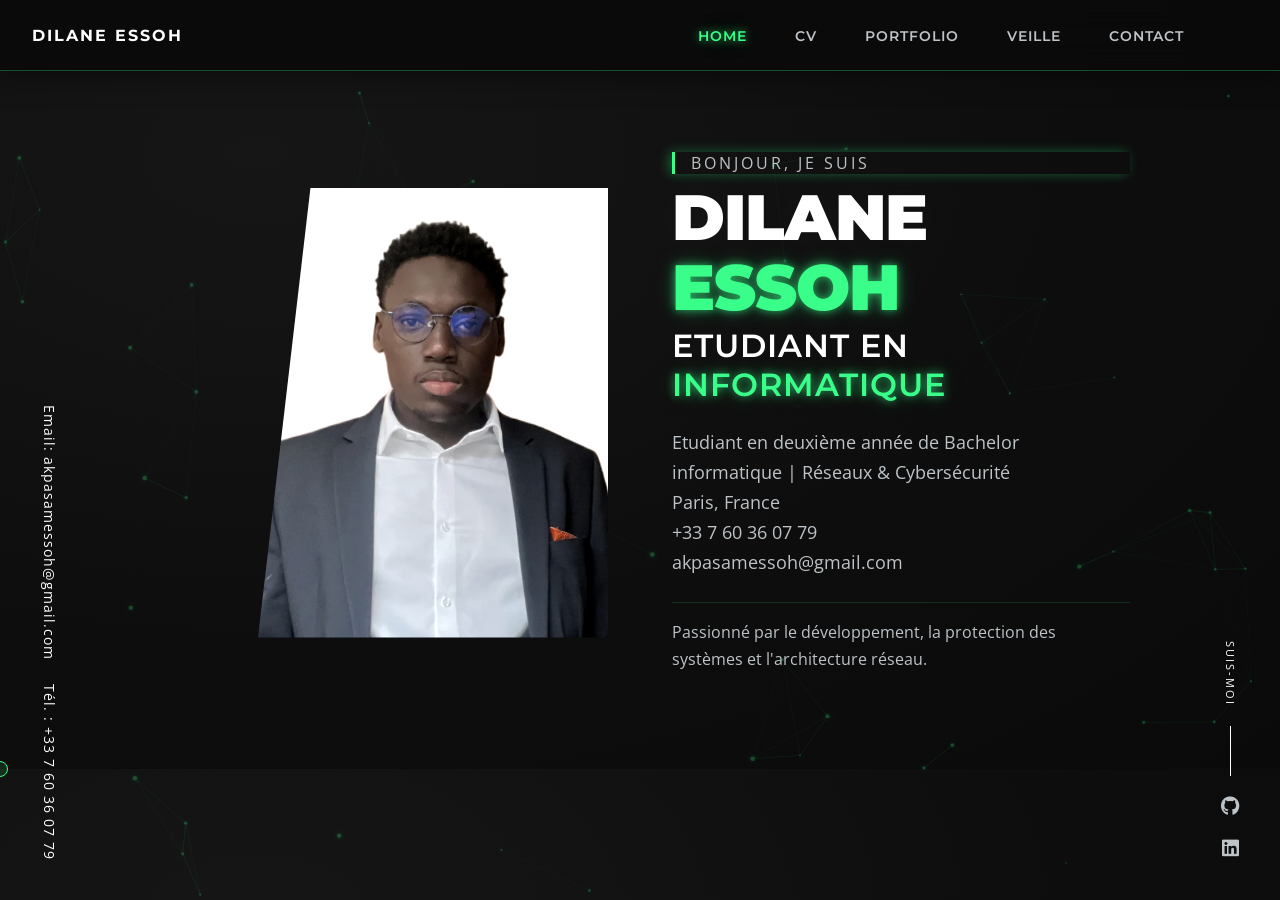
==== commit 177ab54e: "Refactor cyber CSS into maintainable sections and fix terminal enhancement script." ====
--- a/index.html
+++ b/index.html
@@ -14,8 +14,8 @@
 <body>
 
     <canvas id="networkCanvas"
-        style="position:fixed;top:0;left:0;width:100%;height:100%;z-index:-1;pointer-events:none;opacity:0.35;display:block;"
-        aria-hidden="true"></canvas>
+        aria-hidden="true"
+        style="position:fixed;top:0;left:0;width:100%;height:100%;z-index:-1;pointer-events:none;opacity:0.35;display:block;"></canvas>
 
     <header>
         <a href="#maison" class="brand-name">Dilane <strong>ESSOH</strong></a>
@@ -51,38 +51,22 @@
                     <img src="./assets/img-cv.png" alt="Dilane ESSOH">
                 </div>
             </div>
-
             <div class="hero-content">
                 <p class="greeting">Bonjour, je suis</p>
                 <h1 class="hero-name">Dilane <span class="accent">ESSOH</span></h1>
                 <h2 class="hero-title">Bachelor <span class="accent">Cybersécurité</span> &amp; Réseaux</h2>
-                <p class="hero-desc">
-                    Étudiant en 2ème année de Bachelor Informatique · Réseaux &amp; Cybersécurité<br>
-                    Paris, France · Recherche d'alternance Septembre 2026
-                </p>
-
+                <p class="hero-desc">Étudiant en 2ème année de Bachelor Informatique · Réseaux &amp; Cybersécurité<br>Paris, France · Recherche d'alternance Septembre 2026</p>
                 <div class="home-actions">
                     <a href="#cv" class="btn-primary">Voir mon CV</a>
                     <a href="#portefeuille" class="btn-secondary">Voir mes projets</a>
                 </div>
-
                 <div class="terminal-panel" aria-label="Terminal de présentation">
-                    <div class="terminal-header">
-                        <span class="dot red"></span>
-                        <span class="dot yellow"></span>
-                        <span class="dot green"></span>
+                    <div class="terminal-header" aria-hidden="true">
+                        <span class="terminal-dot terminal-dot--red"></span>
+                        <span class="terminal-dot terminal-dot--yellow"></span>
+                        <span class="terminal-dot terminal-dot--green"></span>
                     </div>
-                    <div class="terminal-body" aria-live="polite">
-                        <span class="prompt">$</span> whoami<br>
-                        dilane-essoh<br>
-                        <span class="prompt">$</span> cat focus.txt<br>
-                        [security, networking, linux, cloud, infra]<br>
-                        <span class="prompt">$</span> sudo nmap --target cyber<br>
-                        Scanning.. 0.0.0.0/24<br>
-                        [+] Infrastructure &amp; sécurité réseau<br>
-                        <span class="prompt">$</span> ls /projects<br>
-                        bastion-ssh | wireguard | packet-tracer | linux-hardening
-                    </div>
+                    <div class="terminal-body" aria-live="polite"><span class="prompt">$</span> whoami</div>
                 </div>
             </div>
         </div>
@@ -125,16 +109,14 @@
 
         function draw() {
             ctx.clearRect(0, 0, canvas.width, canvas.height);
-
             for (let i = 0; i < nodes.length; i++) {
                 for (let j = i + 1; j < nodes.length; j++) {
                     const dx = nodes[i].x - nodes[j].x;
                     const dy = nodes[i].y - nodes[j].y;
                     const dist = Math.sqrt(dx * dx + dy * dy);
                     if (dist < 160) {
-                        const alpha = (1 - dist / 160) * 0.45;
                         ctx.beginPath();
-                        ctx.strokeStyle = `rgba(${PRIMARY}, ${alpha})`;
+                        ctx.strokeStyle = `rgba(${PRIMARY}, ${(1 - dist / 160) * 0.45})`;
                         ctx.lineWidth = 0.6;
                         ctx.moveTo(nodes[i].x, nodes[i].y);
                         ctx.lineTo(nodes[j].x, nodes[j].y);
@@ -142,7 +124,6 @@
                     }
                 }
             }
-
             nodes.forEach(n => {
                 ctx.beginPath();
                 ctx.arc(n.x, n.y, n.r, 0, Math.PI * 2);
@@ -151,13 +132,11 @@
                 ctx.shadowBlur = 6;
                 ctx.fill();
                 ctx.shadowBlur = 0;
-
                 n.x += n.vx;
                 n.y += n.vy;
                 if (n.x < 0 || n.x > canvas.width) n.vx *= -1;
                 if (n.y < 0 || n.y > canvas.height) n.vy *= -1;
             });
-
             requestAnimationFrame(draw);
         }
         draw();
--- a/styles/cyber-enhancements.css
+++ b/styles/cyber-enhancements.css
@@ -1,3 +1,12 @@
+/*
+ * Cyber enhancements
+ * -------------------
+ * Styles added after the original portfolio stylesheet.
+ * Keep this file limited to shared components introduced by the cyber refresh:
+ * actions, terminal, veille cards, modal accessibility and responsive overrides.
+ */
+
+/* 1. Shared actions ------------------------------------------------------- */
 .home-actions {
     display: flex;
     flex-wrap: wrap;
@@ -12,14 +21,15 @@
     justify-content: center;
     min-width: 180px;
     padding: 0.9rem 1.4rem;
+    border: 1px solid transparent;
     border-radius: 999px;
-    text-decoration: none;
     font-family: var(--font-title);
     font-weight: 700;
     letter-spacing: 0.06em;
     text-transform: uppercase;
-    transition: all 0.25s ease;
-    cursor: pointer;
+    text-decoration: none;
+    transition: transform 0.25s ease, background-color 0.25s ease,
+        border-color 0.25s ease, box-shadow 0.25s ease;
 }
 
 .btn-primary {
@@ -37,7 +47,7 @@
 .btn-secondary {
     background: transparent;
     color: var(--text-color);
-    border: 1px solid rgba(46, 204, 113, 0.5);
+    border-color: rgba(46, 204, 113, 0.5);
 }
 
 .btn-secondary:hover,
@@ -47,12 +57,13 @@
     box-shadow: 0 0 16px rgba(46, 204, 113, 0.22);
 }
 
+/* 2. Terminal ------------------------------------------------------------- */
 .terminal-panel {
     width: min(100%, 560px);
+    overflow: hidden;
     background: rgba(10, 16, 13, 0.9);
     border: 1px solid rgba(46, 204, 113, 0.25);
     border-radius: 14px;
-    overflow: hidden;
     box-shadow: 0 0 22px rgba(46, 204, 113, 0.12);
 }
 
@@ -65,27 +76,27 @@
     border-bottom: 1px solid rgba(46, 204, 113, 0.18);
 }
 
-.dot {
+.terminal-dot {
     width: 10px;
     height: 10px;
     border-radius: 50%;
-    display: inline-block;
-}
-
-.dot.red { background: #ff5f57; }
-.dot.yellow { background: #ffbd2e; }
-.dot.green { background: #3ecf8e; }
+}
+
+.terminal-dot--red { background: #ff5f57; }
+.terminal-dot--yellow { background: #ffbd2e; }
+.terminal-dot--green { background: #3ecf8e; }
 
 .terminal-body {
+    min-height: 180px;
     margin: 0;
     padding: 1rem 1.1rem;
+    overflow-x: auto;
+    background: rgba(0, 0, 0, 0.45);
     color: var(--primary-bright);
     font-family: "Consolas", "SFMono-Regular", monospace;
     font-size: 0.86rem;
     line-height: 1.8;
     white-space: pre-wrap;
-    background: rgba(0, 0, 0, 0.45);
-    min-height: 180px;
 }
 
 .prompt {
@@ -93,6 +104,7 @@
     font-weight: 700;
 }
 
+/* 3. Cyber Watch ---------------------------------------------------------- */
 .blog-page {
     max-width: 1100px;
     margin: 0 auto;
@@ -100,16 +112,16 @@
 }
 
 .blog-header {
+    margin-bottom: 2.5rem;
     text-align: center;
-    margin-bottom: 2.5rem;
 }
 
 .eyebrow {
-    color: var(--primary-bright);
+    margin-bottom: 0.75rem;
+    color: var(--primary-bright);
+    font-size: 0.72rem;
+    letter-spacing: 0.18em;
     text-transform: uppercase;
-    letter-spacing: 0.18em;
-    font-size: 0.72rem;
-    margin-bottom: 0.75rem;
 }
 
 .blog-grid {
@@ -119,10 +131,10 @@
 }
 
 .blog-card {
+    padding: 1.4rem;
     background: rgba(255, 255, 255, 0.03);
     border: 1px solid rgba(46, 204, 113, 0.15);
     border-radius: 16px;
-    padding: 1.4rem;
     box-shadow: 0 0 18px rgba(46, 204, 113, 0.08);
     transition: transform 0.25s ease, box-shadow 0.25s ease;
 }
@@ -134,14 +146,14 @@
 
 .blog-tag {
     display: inline-block;
+    margin-bottom: 0.9rem;
     padding: 0.35rem 0.7rem;
+    background: rgba(46, 204, 113, 0.12);
     border-radius: 999px;
-    background: rgba(46, 204, 113, 0.12);
     color: var(--primary-bright);
     font-size: 0.7rem;
+    letter-spacing: 0.09em;
     text-transform: uppercase;
-    letter-spacing: 0.09em;
-    margin-bottom: 0.9rem;
 }
 
 .blog-card h3 {
@@ -160,56 +172,44 @@
     padding-left: 1.2rem;
 }
 
+/* 4. Modal accessibility -------------------------------------------------- */
 .modal-overlay {
-    display: none;
-    position: fixed;
-    inset: 0;
+    align-items: center;
+    justify-content: center;
     background: rgba(0, 0, 0, 0.82);
     backdrop-filter: blur(8px);
-    z-index: 9999;
-    justify-content: center;
-    align-items: center;
-    opacity: 0;
-    transition: opacity 0.25s ease;
-}
-
-.modal-overlay.active {
-    display: flex;
-    opacity: 1;
 }
 
 .modal-content {
+    width: min(90vw, 700px);
+    max-height: 85vh;
+    padding: 2rem;
     background-color: var(--bg-color);
     border: 1px solid rgba(46, 204, 113, 0.4);
     border-radius: 14px;
-    width: min(90vw, 700px);
-    max-height: 85vh;
-    overflow-y: auto;
-    padding: 2rem;
-    position: relative;
     box-shadow: 0 0 30px rgba(46, 204, 113, 0.15);
 }
 
 .modal-content:focus {
     outline: 2px solid var(--primary-bright);
+    outline-offset: 4px;
 }
 
 .close-btn {
-    position: absolute;
-    top: 1rem;
-    right: 1.5rem;
-    font-size: 2rem;
+    border: 0;
+    background: transparent;
     color: var(--primary-bright);
     cursor: pointer;
-    border: none;
-    background: transparent;
-}
-
-.close-btn:focus-visible {
+}
+
+.close-btn:focus-visible,
+.btn-primary:focus-visible,
+.btn-secondary:focus-visible {
     outline: 2px solid var(--primary-bright);
-    border-radius: 6px;
-}
-
+    outline-offset: 4px;
+}
+
+/* 5. Motion and responsive rules ----------------------------------------- */
 @media (max-width: 768px) {
     .home-actions {
         flex-direction: column;
@@ -225,3 +225,17 @@
         text-align: center;
     }
 }
+
+@media (prefers-reduced-motion: reduce) {
+    .blog-card,
+    .btn-primary,
+    .btn-secondary {
+        transition: none;
+    }
+
+    .blog-card:hover,
+    .btn-primary:hover,
+    .btn-secondary:hover {
+        transform: none;
+    }
+}
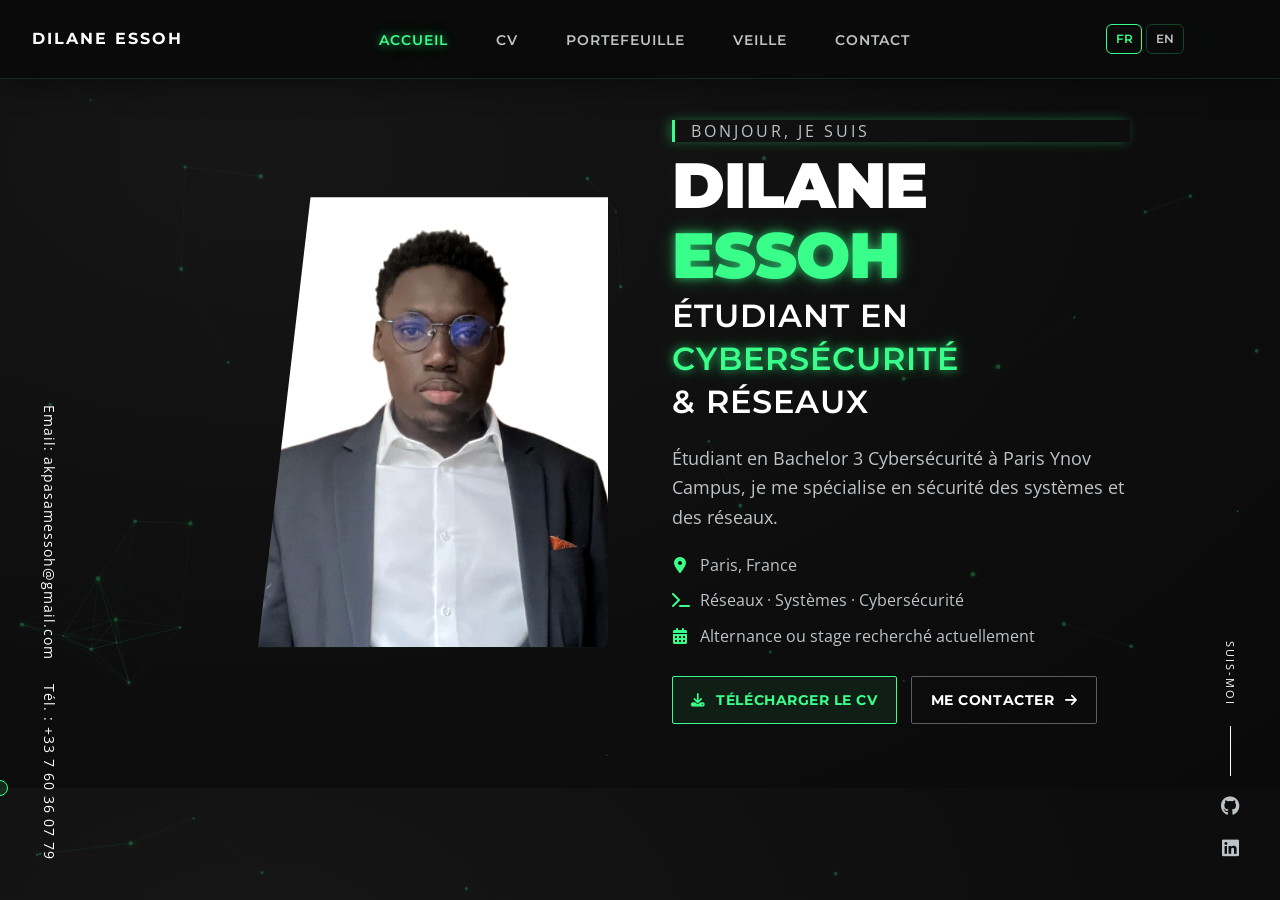
==== commit 54ee8be1: "Update portfolio content and bilingual support Co-authored-by: Copilot <223556219+Copilot@users.nore" ====
--- a/index.html
+++ b/index.html
@@ -8,26 +8,30 @@
     <link rel="preconnect" href="https://fonts.gstatic.com" crossorigin>
     <link href="https://fonts.googleapis.com/css2?family=Montserrat:wght@600;700&family=Open+Sans:wght@400;600&family=Playfair+Display:ital@1&display=swap" rel="stylesheet">
     <link rel="stylesheet" href="https://cdnjs.cloudflare.com/ajax/libs/font-awesome/6.4.0/css/all.min.css">
-    <link rel="stylesheet" href="./styles/style.css">
+    <link rel="stylesheet" href="./styles/style.css?v=20261015-network">
     <link rel="stylesheet" href="./styles/cyber-enhancements.css">
 </head>
 <body>
 
     <canvas id="networkCanvas"
         aria-hidden="true"
-        style="position:fixed;top:0;left:0;width:100%;height:100%;z-index:-1;pointer-events:none;opacity:0.35;display:block;"></canvas>
+        style="position:fixed;top:0;left:0;width:100%;height:100%;z-index:0;pointer-events:none;opacity:0.35;display:block;"></canvas>
 
     <header>
         <a href="#maison" class="brand-name">Dilane <strong>ESSOH</strong></a>
         <nav aria-label="Navigation principale">
             <ul>
-                <li><a href="#maison" class="active">Home</a></li>
+                <li><a href="#maison" class="active">Accueil</a></li>
                 <li><a href="#cv">CV</a></li>
                 <li><a href="#portefeuille" data-link>Portfolio</a></li>
                 <li><a href="#blog">Veille</a></li>
                 <li><a href="#contact">Contact</a></li>
             </ul>
         </nav>
+        <div class="language-switch" role="group" aria-label="Choisir la langue">
+            <button type="button" data-language="fr" aria-pressed="true">FR</button>
+            <button type="button" data-language="en" aria-pressed="false">EN</button>
+        </div>
     </header>
 
     <div class="contact-fixe">
@@ -55,7 +59,7 @@
                 <p class="greeting">Bonjour, je suis</p>
                 <h1 class="hero-name">Dilane <span class="accent">ESSOH</span></h1>
                 <h2 class="hero-title">Bachelor <span class="accent">Cybersécurité</span> &amp; Réseaux</h2>
-                <p class="hero-desc">Étudiant en 2ème année de Bachelor Informatique · Réseaux &amp; Cybersécurité<br>Paris, France · Recherche d'alternance Septembre 2026</p>
+                <p class="hero-desc">Étudiant en Bachelor 3 Cybersécurité · Paris Ynov Campus<br>Paris, France · Alternance recherchée actuellement</p>
                 <div class="home-actions">
                     <a href="#cv" class="btn-primary">Voir mon CV</a>
                     <a href="#portefeuille" class="btn-secondary">Voir mes projets</a>
@@ -74,10 +78,11 @@
 
     <div class="cursor" aria-hidden="true"></div>
 
-    <script src="./scripts/router.js"></script>
-    <script src="./scripts/script.js"></script>
-    <script src="./scripts/portefeuille.js"></script>
-    <script src="./scripts/cyber-enhancements.js"></script>
+    <script src="./scripts/i18n.js?v=20261015-4"></script>
+    <script src="./scripts/router.js?v=20261015"></script>
+    <script src="./scripts/script.js?v=20261015"></script>
+    <script src="./scripts/portefeuille.js?v=20261015"></script>
+    <script src="./scripts/cyber-enhancements.js?v=20261015"></script>
 
     <script>
     (function () {
--- a/styles/style.css
+++ b/styles/style.css
@@ -186,6 +186,8 @@
 
 /* --- Styles pour les différentes pages --- */
 #app-content {
+    position: relative;
+    z-index: 1;
     padding: 120px 150px 2rem 150px;
     animation: fadeEffect 0.5s ease-out;
 }
@@ -977,6 +979,87 @@
     line-height: 1.7;
 }
 
+.hero-content {
+    max-width: 620px;
+}
+
+.hero-title {
+    line-height: 1.35;
+    margin-bottom: 1.25rem;
+}
+
+.hero-desc {
+    margin-bottom: 1.25rem;
+}
+
+.hero-details {
+    display: grid;
+    gap: 0.7rem;
+    margin: 0 0 1.8rem;
+    color: var(--secondary-text);
+    list-style: none;
+}
+
+.hero-details li {
+    display: flex;
+    align-items: center;
+    gap: 0.75rem;
+    line-height: 1.5;
+}
+
+.hero-details i {
+    width: 1rem;
+    color: var(--primary-bright);
+    text-align: center;
+}
+
+.hero-actions {
+    display: flex;
+    flex-wrap: wrap;
+    gap: 0.9rem;
+}
+
+.hero-button {
+    display: inline-flex;
+    min-height: 48px;
+    align-items: center;
+    justify-content: center;
+    gap: 0.65rem;
+    padding: 0.8rem 1.15rem;
+    border: 1px solid var(--primary-bright);
+    border-radius: 2px;
+    color: var(--primary-bright);
+    font-family: var(--font-title);
+    font-size: 0.85rem;
+    font-weight: 700;
+    letter-spacing: 0.04em;
+    text-decoration: none;
+    text-transform: uppercase;
+    transition: color 0.2s ease, background-color 0.2s ease, box-shadow 0.2s ease, transform 0.2s ease;
+}
+
+.hero-button-primary {
+    background: rgba(57, 255, 138, 0.08);
+}
+
+.hero-button-secondary {
+    border-color: rgba(189, 195, 199, 0.45);
+    color: var(--text-color);
+}
+
+.hero-button:hover {
+    transform: translateY(-2px);
+    background: var(--primary-bright);
+    border-color: var(--primary-bright);
+    color: #07110b;
+    box-shadow: 0 0 12px rgba(57, 255, 138, 0.45), 0 0 28px rgba(57, 255, 138, 0.18);
+}
+
+.hero-button:focus-visible {
+    outline: 2px solid var(--primary-bright);
+    outline-offset: 4px;
+}
+
 /* Responsive pour le Hero */
 @media (max-width: 992px) {
     .home-hero {
@@ -995,6 +1078,10 @@
         flex-direction: column;
         align-items: center;
     }
+
+    .hero-details li {
+        justify-content: center;
+    }
     
     .greeting {
         border-left: none;
@@ -1013,15 +1100,33 @@
     }
 }
 
+@media (max-width: 480px) {
+    .hero-actions {
+        width: 100%;
+        flex-direction: column;
+    }
+
+    .hero-button {
+        width: 100%;
+    }
+}
 
     .portfolio-header { text-align: left; margin-bottom: 3rem; }
     .portfolio-header .section-title { font-family: var(--font-title); font-size: 2.5rem; color: var(--text-color); margin-bottom: 0.5rem; }
     .portfolio-header .accent { color: var(--primary-color); }
     .section-subtitle { color: var(--secondary-text); font-size: 1rem; max-width: 800px; line-height: 1.5; }
 
+    .project-filters { display: flex; flex-wrap: wrap; gap: 0.65rem; margin: 0 0 2rem; }
+    .project-filter { background: rgba(17, 17, 17, 0.8); border: 1px solid #3a3a3a; border-radius: 2px; color: var(--secondary-text); padding: 0.65rem 1rem; cursor: pointer; font-family: var(--font-title); font-size: 0.82rem; font-weight: 600; letter-spacing: 0.03em; transition: color 0.2s ease, border-color 0.2s ease, background-color 0.2s ease, box-shadow 0.2s ease; }
+    .project-filter:hover, .project-filter.active { background: rgba(57, 255, 138, 0.08); border-color: var(--primary-bright); color: var(--primary-bright); box-shadow: 0 0 10px rgba(57, 255, 138, 0.12); }
+    .project-filter:focus-visible { outline: 2px solid var(--primary-bright); outline-offset: 3px; }
+
     .projects-grid { display: grid; grid-template-columns: repeat(auto-fill, minmax(320px, 1fr)); gap: 2rem; }
 
-    .project-card { background-color: #222222; border: 1px solid #333333; border-radius: 12px; overflow: hidden; display: flex; flex-direction: column; transition: transform 0.3s ease, border-color 0.3s ease, box-shadow 0.3s ease; }
+    .project-card { background-color: #222222; border: 1px solid #333333; border-radius: 12px; overflow: hidden; display: flex; flex-direction: column; transition: opacity 0.22s ease, transform 0.22s ease, border-color 0.3s ease, box-shadow 0.3s ease; }
+    .project-card[hidden] { display: none !important; }
+    .project-card.has-been-filtered { animation: none; opacity: 1; transform: none; }
+    .project-card.is-filtering-out, .project-card.is-filtering-in { opacity: 0; transform: translateY(8px); }
     .project-card:hover { transform: translateY(-5px); border-color: rgba(46, 204, 113, 0.5); box-shadow: 0 10px 20px rgba(0, 0, 0, 0.4); }
 
     .card-icon-wrapper { background-color: #1a1a1a; border-bottom: 1px solid #333333; padding: 3rem 0; display: flex; justify-content: center; align-items: center; transition: background-color 0.3s ease; }
@@ -1047,17 +1152,35 @@
     /* Modales */
     .modal-overlay { display: none; position: fixed; top: 0; left: 0; width: 100%; height: 100%; background: rgba(0, 0, 0, 0.85); backdrop-filter: blur(5px); z-index: 9999; justify-content: center; align-items: center; opacity: 0; transition: opacity 0.3s ease; }
     .modal-overlay.active { display: flex; opacity: 1; }
-    .modal-content { background-color: var(--bg-color); border: 1px solid var(--primary-color); border-radius: 10px; width: 90%; max-width: 700px; max-height: 85vh; overflow-y: auto; padding: 2.5rem; position: relative; transform: translateY(20px); transition: transform 0.3s ease; box-shadow: 0 10px 40px rgba(46, 204, 113, 0.2); }
+    .modal-content { background: linear-gradient(145deg, #151a17, #0d0d0d 65%); border: 1px solid rgba(57, 255, 138, 0.55); border-radius: 3px; width: min(92%, 860px); max-height: 88vh; overflow-y: auto; padding: clamp(1.25rem, 4vw, 2.5rem); position: relative; transform: translateY(20px); transition: transform 0.3s ease; box-shadow: 0 18px 55px rgba(0, 0, 0, 0.65), 0 0 30px rgba(46, 204, 113, 0.12); }
     .modal-overlay.active .modal-content { transform: translateY(0); }
-    .close-btn { position: absolute; top: 1rem; right: 1.5rem; font-size: 2rem; color: var(--primary-color); cursor: pointer; transition: color 0.3s ease; }
-    .close-btn:hover { color: #fff; }
-    .modal-title { color: var(--primary-color); font-family: var(--font-title); font-size: 1.8rem; margin-bottom: 1.5rem; border-bottom: 1px solid rgba(46, 204, 113, 0.3); padding-bottom: 1rem; }
-    .modal-body h4 { color: var(--text-color); font-family: var(--font-title); margin-top: 1.5rem; margin-bottom: 0.5rem; font-size: 1.1rem; }
+    .close-btn { position: absolute; top: 1rem; right: 1rem; display: grid; place-items: center; width: 2.5rem; height: 2.5rem; border: 1px solid rgba(57, 255, 138, 0.3); border-radius: 2px; background: transparent; color: var(--primary-bright); font-size: 1.7rem; line-height: 1; cursor: pointer; transition: color 0.2s ease, border-color 0.2s ease, background-color 0.2s ease; }
+    .close-btn:hover, .close-btn:focus-visible { color: #07110b; border-color: var(--primary-bright); background: var(--primary-bright); }
+    .close-btn:focus-visible { outline: 2px solid var(--primary-bright); outline-offset: 3px; }
+    .modal-title { color: var(--primary-bright); font-family: var(--font-title); font-size: clamp(1.35rem, 3vw, 1.9rem); line-height: 1.25; margin: 0 3.25rem 1.25rem 0; padding-bottom: 1.1rem; border-bottom: 1px solid rgba(46, 204, 113, 0.35); text-shadow: 0 0 15px rgba(57, 255, 138, 0.16); }
+    .modal-overview { display: grid; grid-template-columns: minmax(0, 1.4fr) minmax(220px, 1fr); gap: 1rem; margin-bottom: 1.5rem; }
+    .modal-overview-section { min-width: 0; padding: 1rem 1.1rem; border: 1px solid rgba(189, 195, 199, 0.12); border-left: 2px solid rgba(57, 255, 138, 0.65); background: rgba(255, 255, 255, 0.025); }
+    .modal-overview h3 { margin: 0 0 0.65rem; color: var(--primary-bright); font-family: var(--font-title); font-size: 0.82rem; letter-spacing: 0.08em; text-transform: uppercase; }
+    .modal-summary p { color: var(--secondary-text); font-size: 0.95rem; line-height: 1.7; }
+    .technology-tags { display: flex; flex-wrap: wrap; gap: 0.45rem; list-style: none; padding: 0; }
+    .technology-tags li { padding: 0.3rem 0.55rem; border: 1px solid rgba(57, 255, 138, 0.22); background: rgba(57, 255, 138, 0.06); color: #d9e5dc; font-size: 0.78rem; line-height: 1.35; }
+    .modal-project-links { grid-column: 1 / -1; }
+    .modal-project-links .project-links-container { margin: 0; }
+    .modal-body { padding-top: 0.15rem; }
+    .modal-body h4 { display: flex; align-items: center; gap: 0.65rem; color: var(--text-color); font-family: var(--font-title); margin: 1.65rem 0 0.7rem; padding-bottom: 0.55rem; border-bottom: 1px solid rgba(189, 195, 199, 0.14); font-size: 1rem; }
+    .modal-body h4::before { content: ''; width: 3px; height: 1rem; background: var(--primary-bright); box-shadow: 0 0 8px rgba(57, 255, 138, 0.5); }
     .cyber-subtitle { color: var(--primary-color) !important; text-transform: uppercase; letter-spacing: 1px; font-size: 1rem !important; }
-    .modal-list { list-style: none; padding-left: 0; color: var(--secondary-text); line-height: 1.6; }
-    .modal-list li { position: relative; padding-left: 1.5rem; margin-bottom: 0.8rem; }
+    .modal-list { list-style: none; padding: 0 0 0 0.25rem; color: var(--secondary-text); line-height: 1.7; }
+    .modal-list li { position: relative; padding-left: 1.4rem; margin-bottom: 0.7rem; }
     .modal-list li::before { content: '▹'; color: var(--primary-color); position: absolute; left: 0; font-weight: bold; }
-    .modal-body p { color: var(--secondary-text); line-height: 1.6; margin-top: 1rem; font-style: italic; border-left: 3px solid var(--primary-color); padding-left: 1rem; }
+    .modal-body p { color: var(--secondary-text); line-height: 1.7; margin: 1rem 0; }
+    .modal-body code { padding: 0.12rem 0.35rem; border: 1px solid rgba(57, 255, 138, 0.15); background: rgba(57, 255, 138, 0.06); color: var(--primary-bright); }
+
+    @media (max-width: 600px) {
+        .modal-overview { grid-template-columns: 1fr; }
+        .modal-project-links { grid-column: auto; }
+        .modal-content { max-height: 92vh; }
+    }
 
     /* --- Mise en page Contact --- */
 .contact-container {
@@ -1293,7 +1416,7 @@
     left: 0;
     width: 100%;
     height: 100%;
-    z-index: -1;
+    z-index: 0;
     pointer-events: none;
     opacity: 0.35;
 }
--- a/styles/cyber-enhancements.css
+++ b/styles/cyber-enhancements.css
@@ -7,6 +7,32 @@
  */
 
 /* 1. Shared actions ------------------------------------------------------- */
+.language-switch {
+    display: flex;
+    flex: 0 0 auto;
+    gap: 0.25rem;
+}
+
+.language-switch button {
+    padding: 0.4rem 0.55rem;
+    border: 1px solid rgba(46, 204, 113, 0.3);
+    border-radius: 6px;
+    background: transparent;
+    color: var(--secondary-text);
+    cursor: pointer;
+    font: 600 0.75rem var(--font-title);
+}
+
+.language-switch button[aria-pressed="true"] {
+    border-color: var(--primary-bright);
+    color: var(--primary-bright);
+}
+
+.language-switch button:focus-visible {
+    outline: 2px solid var(--primary-bright);
+    outline-offset: 3px;
+}
+
 .home-actions {
     display: flex;
     flex-wrap: wrap;
@@ -172,6 +198,117 @@
     padding-left: 1.2rem;
 }
 
+.live-watch {
+    margin-bottom: 2.5rem;
+    padding: 1.5rem;
+    background: rgba(10, 16, 13, 0.78);
+    border: 1px solid rgba(46, 204, 113, 0.3);
+    border-radius: 16px;
+    box-shadow: 0 0 22px rgba(46, 204, 113, 0.1);
+}
+
+.live-watch-heading,
+.live-watch-controls {
+    display: flex;
+    align-items: center;
+    justify-content: space-between;
+    gap: 1rem;
+}
+
+.live-watch-heading {
+    flex-wrap: wrap;
+}
+
+.live-watch-heading h2 {
+    margin: 0;
+    color: var(--text-color);
+}
+
+.live-watch-heading .eyebrow {
+    margin-bottom: 0.4rem;
+}
+
+.live-watch-controls {
+    flex-wrap: wrap;
+}
+
+.live-watch-controls label {
+    color: var(--secondary-text);
+}
+
+.live-watch-controls select,
+.live-watch-refresh {
+    min-height: 42px;
+    padding: 0.6rem 0.85rem;
+    border: 1px solid rgba(46, 204, 113, 0.45);
+    border-radius: 8px;
+    background: #0b1510;
+    color: var(--text-color);
+    font: inherit;
+}
+
+.live-watch-refresh {
+    cursor: pointer;
+}
+
+.live-watch-controls select:focus-visible,
+.live-watch-refresh:focus-visible,
+.live-watch-card a:focus-visible {
+    outline: 2px solid var(--primary-bright);
+    outline-offset: 3px;
+}
+
+.live-watch-refresh:disabled {
+    cursor: wait;
+    opacity: 0.65;
+}
+
+.live-watch-status,
+.live-watch-attribution {
+    color: var(--secondary-text);
+    font-size: 0.85rem;
+    line-height: 1.6;
+}
+
+.live-watch-status {
+    min-height: 1.5em;
+    margin: 1rem 0;
+}
+
+.live-watch-grid {
+    display: grid;
+    grid-template-columns: repeat(auto-fit, minmax(220px, 1fr));
+    gap: 1rem;
+}
+
+.live-watch-card {
+    padding: 1rem;
+    background: rgba(255, 255, 255, 0.03);
+    border: 1px solid rgba(46, 204, 113, 0.15);
+    border-radius: 12px;
+}
+
+.live-watch-date {
+    margin-bottom: 0.5rem;
+    color: var(--primary-bright);
+    font-size: 0.75rem;
+}
+
+.live-watch-card h3 {
+    margin-bottom: 0.9rem;
+    color: var(--text-color);
+    font-size: 1rem;
+    line-height: 1.5;
+}
+
+.live-watch-card a {
+    color: var(--primary-bright);
+}
+
+.live-watch-attribution {
+    margin: 1rem 0 0;
+}
+
 /* 4. Modal accessibility -------------------------------------------------- */
 .modal-overlay {
     align-items: center;
